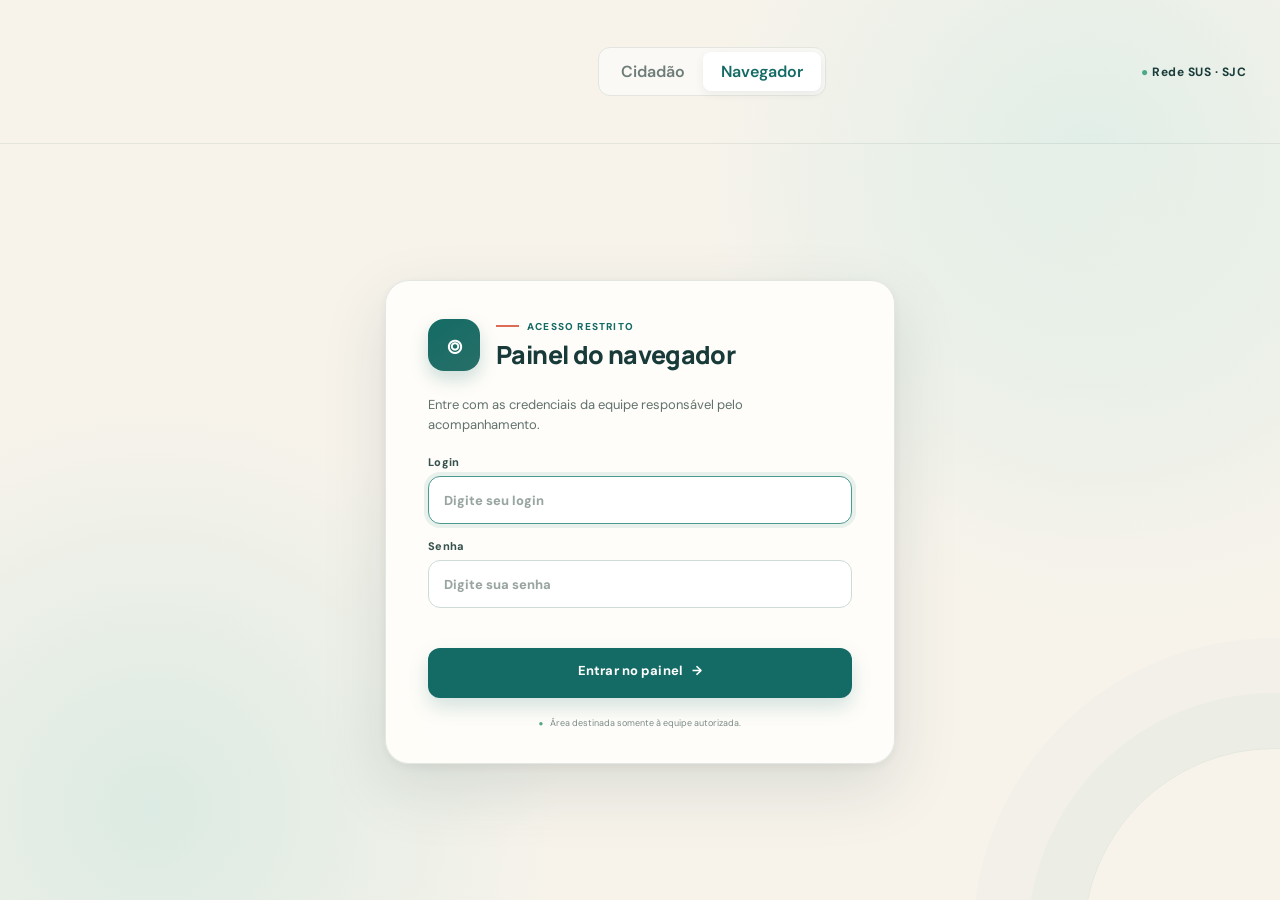
==== admin.html @ a78cc450 "feat: criar aplicativo Dr. Estomato" ====
<!doctype html>
<html lang="pt-BR">
<head>
  <meta charset="UTF-8" />
  <meta name="viewport" content="width=device-width, initial-scale=1.0" />
  <meta name="theme-color" content="#f7f3eb" />
  <title>Navegador · Dr. Estomato</title>
  <link rel="preconnect" href="https://fonts.googleapis.com">
  <link rel="preconnect" href="https://fonts.gstatic.com" crossorigin>
  <link href="https://fonts.googleapis.com/css2?family=DM+Sans:wght@400;500;600;700&family=Manrope:wght@600;700;800&display=swap" rel="stylesheet">
  <link rel="stylesheet" href="styles.css?v=20260824-9" />
</head>
<body class="admin-page">
  <header class="topbar">
    <a class="brand" href="index.html" aria-label="Voltar ao Dr. Estomato"><span class="brand-mark"><img src="assets/dr-estomato.jpeg" alt="Dr. Estomato" /></span></a>
    <nav class="view-switch" aria-label="Área do aplicativo"><a class="view-btn" href="index.html">Cidadão</a><span class="view-btn active">Navegador</span></nav>
    <div class="sus-badge"><span>●</span> Rede SUS · SJC</div>
  </header>

  <main>
    <section id="adminLogin" class="admin-login-page">
      <div class="login-card">
        <div class="login-heading">
          <span class="login-shield" aria-hidden="true">⌾</span>
          <div><span class="eyebrow"><span></span> Acesso restrito</span><h2>Painel do navegador</h2></div>
        </div>
        <p class="login-intro">Entre com as credenciais da equipe responsável pelo acompanhamento.</p>
        <form id="loginForm">
          <label><span>Login</span><input id="loginUser" autocomplete="username" placeholder="Digite seu login" required /></label>
          <label><span>Senha</span><input id="loginPassword" type="password" autocomplete="current-password" placeholder="Digite sua senha" required /></label>
          <p id="loginError" class="login-error" role="alert"></p>
          <button class="primary-btn" type="submit">Entrar no painel <span>→</span></button>
        </form>
        <small class="login-footnote"><span>●</span> Área destinada somente à equipe autorizada.</small>
      </div>
    </section>

    <section id="adminDashboard" class="navigator-view" hidden>
      <div class="dashboard-head"><div><span class="eyebrow"><span></span> Administração e acompanhamento</span><h1>Painel do navegador</h1><p>Acompanhe acolhimentos e ajude a reduzir barreiras de acesso.</p></div><div class="dashboard-actions"><button id="exportBtn" class="secondary-btn">↓ Exportar histórico</button><button id="logoutBtn" class="logout-btn">Sair ↗</button></div></div>
      <div class="stats-grid">
        <article><span class="stat-icon neutral">◎</span><div><small>ACOLHIMENTOS</small><strong id="totalCases">0</strong><p>registrados no servidor</p></div></article>
        <article><span class="stat-icon red">!</span><div><small>URGENTES</small><strong id="redCases">0</strong><p>precisam de confirmação</p></div></article>
        <article><span class="stat-icon yellow">◷</span><div><small>EM ACOMPANHAMENTO</small><strong id="followupCases">0</strong><p>com retorno pendente</p></div></article>
        <article><span class="stat-icon green">✓</span><div><small>ASSISTÊNCIA ACESSADA</small><strong id="resolvedCases">0</strong><p>confirmados pelo paciente</p></div></article>
      </div>
      <div class="dashboard-grid"><section class="case-list-panel"><div class="panel-title"><div><h2>Pessoas acompanhadas</h2><p>Histórico clínico resumido</p></div><input id="caseSearch" placeholder="⌕  Buscar pessoa…" /></div><div class="filter-row"><button class="filter active" data-filter="all">Todos</button><button class="filter" data-filter="red">Urgentes</button><button class="filter" data-filter="yellow">Prioritários</button><button class="filter" data-filter="green">Rotina</button></div><div id="caseList" class="case-list"></div></section><aside id="caseDetail" class="case-detail empty"><div><span class="empty-icon">☷</span><h3>Selecione um atendimento</h3><p>Os dados clínicos e a conversa aparecerão aqui.</p></div></aside></div>
    </section>
  </main>
  <div id="toast" class="toast" role="status"></div>
  <script src="admin.js?v=20260824-8"></script>
</body>
</html>
---- styles.css ----
:root{--ink:#183b3a;--muted:#6e7d79;--cream:#f7f3eb;--paper:#fffdf8;--teal:#146b65;--teal-dark:#0d514e;--mint:#dfeee8;--coral:#dc6c55;--line:#e4e5df;--red:#c44d44;--yellow:#c49128;--green:#398365;--shadow:0 24px 65px rgba(33,61,57,.11);font-family:'DM Sans',sans-serif;color:var(--ink);background:var(--cream)}
*{box-sizing:border-box}body{margin:0;min-height:100vh;background:radial-gradient(circle at 85% 18%,#e0eee7 0,transparent 29%),var(--cream)}button,input,select{font:inherit}button{cursor:pointer}.app-shell{min-height:100vh}.topbar{height:88px;display:flex;align-items:center;max-width:1280px;margin:auto;padding:0 34px;border-bottom:1px solid rgba(24,59,58,.08)}.brand{display:flex;align-items:center;gap:12px;color:var(--ink);text-decoration:none;font:800 20px 'Manrope'}.brand small{display:block;font:500 9px 'DM Sans';letter-spacing:.12em;text-transform:uppercase;color:var(--muted);margin-top:2px}.brand-mark{width:43px;height:43px;border-radius:14px;background:var(--teal);color:white;display:grid;place-items:center}.brand-mark svg{width:31px}.view-switch{display:flex;background:rgba(255,255,255,.52);border:1px solid var(--line);padding:4px;border-radius:12px;margin:auto}.view-btn{border:0;background:transparent;padding:9px 18px;border-radius:8px;color:var(--muted);font-weight:600}.view-btn.active{background:white;color:var(--teal);box-shadow:0 3px 10px #183b3a12}.sus-badge{font-size:12px;font-weight:700;letter-spacing:.04em}.sus-badge span{color:#4da989}.view{display:none}.view.active{display:block}.patient-layout{max-width:1180px;margin:0 auto;min-height:640px;display:grid;grid-template-columns:1fr 520px;gap:80px;align-items:center;padding:52px 34px 40px}.hero-panel{max-width:560px}.eyebrow{font-size:12px;font-weight:800;letter-spacing:.12em;text-transform:uppercase;color:var(--teal);display:flex;align-items:center;gap:8px}.eyebrow>span{width:23px;height:2px;background:var(--coral)}h1{font:800 54px/1.08 'Manrope';letter-spacing:-.045em;margin:20px 0;color:var(--ink)}h1 em{font-style:normal;color:var(--coral)}.hero-panel>p{font-size:18px;line-height:1.65;color:#5e706c;max-width:500px}.trust-row{display:flex;gap:30px;margin:30px 0}.trust-item{display:flex;gap:10px;align-items:center}.trust-item>span:last-child{display:flex;flex-direction:column}.trust-item strong{font-size:13px}.trust-item small{font-size:11px;color:var(--muted);margin-top:3px}.icon-circle{width:33px;height:33px;border-radius:50%;display:grid;place-items:center;background:var(--mint);color:var(--teal);font-weight:800}.important-note{display:flex;align-items:flex-start;gap:12px;background:#f0e8dc;border-left:3px solid #cd9e73;padding:13px 15px;border-radius:4px 10px 10px 4px;max-width:500px}.important-note>span{border:1.5px solid #9a7352;width:20px;height:20px;border-radius:50%;display:grid;place-items:center;font:700 12px serif;color:#8f674a}.important-note p{margin:0;font-size:12px;line-height:1.45;color:#755d4a}.important-note strong{display:block;color:#644e3f}.conversation-card{background:rgba(255,253,248,.94);border:1px solid rgba(24,59,58,.12);border-radius:24px;min-height:570px;box-shadow:var(--shadow);overflow:hidden;position:relative}.card-screen{display:none}.card-screen.active{display:block}.card-heading{padding:30px 34px 17px;display:flex;gap:15px;align-items:center}.assistant-avatar{position:relative;flex:none;width:49px;height:49px;background:var(--teal);color:#fff;border-radius:15px;display:grid;place-items:center;font:800 14px 'Manrope'}.assistant-avatar.small{width:40px;height:40px;border-radius:12px;font-size:12px}.online-dot{position:absolute;width:11px;height:11px;background:#68c598;border:2px solid white;border-radius:50%;right:-2px;bottom:2px}.card-heading h2{font:800 21px 'Manrope';margin:0}.card-heading p{font-size:12px;color:var(--muted);margin:5px 0 0}.conversation-card form#intakeForm{padding:5px 34px 28px}.conversation-card label{font-size:11px;font-weight:700;letter-spacing:.02em;display:block;margin:12px 0;color:#3b5551}.conversation-card input,.conversation-card select{display:block;width:100%;margin-top:7px;border:1px solid #dfe2dc;border-radius:10px;background:white;padding:12px 13px;outline:none;color:var(--ink)}.conversation-card input:focus,.conversation-card select:focus{border-color:#70aaa4;box-shadow:0 0 0 3px #dceee9}.form-row{display:grid;grid-template-columns:1fr 1.5fr;gap:12px}.geo-btn{border:0;background:transparent;color:var(--teal);font-size:10px;font-weight:700;padding:0;margin-top:-5px}.conversation-card label.consent{display:flex;gap:9px;align-items:flex-start;font-weight:400;font-size:10px;line-height:1.4;color:var(--muted);margin:14px 0}.consent input{width:15px!important;margin:0!important;accent-color:var(--teal)}.primary-btn{width:100%;border:0;border-radius:11px;padding:14px 18px;background:var(--teal);color:white;font-weight:700;box-shadow:0 9px 20px #146b6530;display:flex;justify-content:center;gap:10px}.primary-btn:hover{background:var(--teal-dark)}.chat-screen.active{display:flex;flex-direction:column;height:570px}.chat-header{height:73px;border-bottom:1px solid var(--line);display:flex;align-items:center;padding:0 18px;gap:11px}.chat-header>div:not(.assistant-avatar){display:flex;flex-direction:column}.chat-header strong{font-size:14px}.chat-header small{font-size:10px;color:var(--muted);margin-top:3px}.chat-header small span{display:inline-block;width:6px;height:6px;background:#5eb887;border-radius:50%}.icon-btn{border:0;background:transparent;color:var(--muted);font-weight:800;padding:9px}.chat-header .icon-btn:last-child{margin-left:auto}.chat-messages{flex:1;overflow-y:auto;padding:20px;background:linear-gradient(#fbfaf6ee,#fbfaf6ee),radial-gradient(#b9d7cd 1px,transparent 1px);background-size:auto,18px 18px}.message{max-width:83%;margin-bottom:13px;animation:rise .25s ease}.message p{margin:0;padding:11px 14px;border-radius:7px 16px 16px 16px;background:white;border:1px solid #e7e7e1;font-size:13px;line-height:1.5;box-shadow:0 3px 10px #183b3a0a}.message.user{margin-left:auto}.message.user p{background:var(--teal);color:white;border-color:var(--teal);border-radius:16px 7px 16px 16px}.message time{display:block;font-size:8px;color:#99a39f;margin:4px 7px}.message.user time{text-align:right}.typing{display:flex;gap:4px;background:white;width:50px;padding:12px;border-radius:7px 16px 16px;border:1px solid var(--line);margin-bottom:10px}.typing i{width:5px;height:5px;background:#8fa19d;border-radius:50%;animation:bounce 1s infinite}.typing i:nth-child(2){animation-delay:.15s}.typing i:nth-child(3){animation-delay:.3s}.quick-replies{display:flex;gap:7px;overflow-x:auto;padding:9px 17px 5px;background:#fbfaf6}.quick-replies button{white-space:nowrap;border:1px solid #b9d7d1;background:#f2f9f6;color:var(--teal);border-radius:18px;padding:7px 11px;font-size:10px;font-weight:600}.chat-input{padding:9px 15px 15px!important;display:flex;gap:8px;background:#fbfaf6}.chat-input input{margin:0!important;border-radius:20px!important;padding:10px 13px!important;font-size:12px!important}.voice-btn,.send-btn{flex:none;border:0;width:36px;height:36px;border-radius:50%;background:#e2efeb;color:var(--teal)}.send-btn{background:var(--teal);color:white}.voice-btn.listening{background:#f4d7d2;color:var(--red);animation:pulse 1s infinite}.result-screen{padding:28px;height:570px;overflow-y:auto}.result-top{text-align:center}.risk-symbol{width:58px;height:58px;border-radius:50%;display:grid;place-items:center;margin:0 auto 12px;color:white;font-size:24px}.risk-symbol.red{background:var(--red)}.risk-symbol.yellow{background:var(--yellow)}.risk-symbol.green{background:var(--green)}.result-top .eyebrow{justify-content:center}.result-top h2{font:800 25px 'Manrope';margin:8px 0}.result-top p{font-size:13px;line-height:1.5;color:var(--muted);margin:0 auto 18px;max-width:400px}.action-card{padding:15px;border-radius:13px;background:#f4f6f2;border:1px solid var(--line);margin:12px 0}.action-card strong{display:block;font-size:12px}.action-card p{font-size:11px;color:var(--muted);line-height:1.5;margin:5px 0}.unit-card{display:grid;grid-template-columns:34px 1fr auto;gap:10px;align-items:center;padding:12px;border:1px solid var(--line);border-radius:12px;margin:8px 0}.unit-pin{width:32px;height:32px;border-radius:10px;background:var(--mint);display:grid;place-items:center}.unit-card strong{font-size:11px}.unit-card small{display:block;color:var(--muted);font-size:9px;margin-top:3px}.unit-card a{font-size:10px;font-weight:700;color:var(--teal);text-decoration:none}.result-actions{display:flex;gap:8px;margin-top:15px}.result-actions button{flex:1}.secondary-btn{border:1px solid #bdd0ca;background:white;color:var(--teal);border-radius:10px;padding:11px 14px;font-weight:700}.steps-strip{max-width:1180px;margin:0 auto 55px;padding:27px 34px;display:grid;grid-template-columns:repeat(3,1fr);border-top:1px solid rgba(24,59,58,.1)}.steps-strip article{display:flex;gap:14px;border-right:1px solid var(--line);padding-left:35px}.steps-strip article:first-child{padding-left:0}.steps-strip article:last-child{border:0}.steps-strip article>span{font:800 25px 'Manrope';color:#b9ccc5}.steps-strip strong{font-size:13px}.steps-strip p{font-size:10px;color:var(--muted);margin:4px 0}.navigator-view{max-width:1280px;margin:auto;padding:45px 34px}.dashboard-head{display:flex;justify-content:space-between;align-items:flex-end}.dashboard-head h1{font-size:35px;margin:12px 0 5px}.dashboard-head p{margin:0;color:var(--muted)}.stats-grid{display:grid;grid-template-columns:repeat(4,1fr);gap:14px;margin:30px 0}.stats-grid article{padding:19px;background:#fffdf9;border:1px solid var(--line);border-radius:15px;display:flex;gap:13px;align-items:center}.stat-icon{width:39px;height:39px;border-radius:11px;display:grid;place-items:center;font-weight:800}.stat-icon.neutral{background:#e3eeeb}.stat-icon.red{background:#f5dedb;color:var(--red)}.stat-icon.yellow{background:#f6ead0;color:var(--yellow)}.stat-icon.green{background:#dceee5;color:var(--green)}.stats-grid small{font-size:8px;letter-spacing:.1em;color:var(--muted);font-weight:700}.stats-grid strong{display:block;font:800 25px 'Manrope';margin:1px 0}.stats-grid p{font-size:8px;color:var(--muted);margin:0}.dashboard-grid{display:grid;grid-template-columns:1.1fr .9fr;gap:17px;min-height:480px}.case-list-panel,.case-detail{background:#fffdf9;border:1px solid var(--line);border-radius:16px;overflow:hidden}.panel-title{padding:20px;display:flex;justify-content:space-between;align-items:center}.panel-title h2{font:800 16px 'Manrope';margin:0}.panel-title p{font-size:10px;color:var(--muted);margin:4px 0}.panel-title input{width:170px;border:1px solid var(--line);border-radius:9px;padding:9px;font-size:10px}.filter-row{display:flex;gap:7px;padding:0 20px 13px;border-bottom:1px solid var(--line)}.filter{border:0;background:#eef1ed;border-radius:15px;padding:6px 11px;font-size:9px;color:var(--muted)}.filter.active{background:var(--teal);color:white}.case-item{display:grid;grid-template-columns:40px 1fr auto;gap:10px;align-items:center;padding:14px 20px;border-bottom:1px solid #efefea;cursor:pointer}.case-item:hover,.case-item.active{background:#f2f7f4}.person-avatar{width:38px;height:38px;border-radius:12px;background:#dcebe6;display:grid;place-items:center;font-weight:800}.case-item strong{font-size:12px}.case-item p{margin:3px 0;font-size:9px;color:var(--muted)}.risk-pill{border-radius:14px;padding:5px 9px;font-size:8px;font-weight:800;text-transform:uppercase}.risk-pill.red{background:#f4dedb;color:var(--red)}.risk-pill.yellow{background:#f6ead1;color:#96701f}.risk-pill.green{background:#dceddf;color:var(--green)}.case-detail.empty{display:grid;place-items:center;text-align:center;color:var(--muted);padding:50px}.empty-icon{font-size:40px;color:#b5c5c0}.case-detail.empty h3{color:var(--ink);font-size:15px}.case-detail.empty p{font-size:11px;max-width:250px}.detail-head{padding:20px;border-bottom:1px solid var(--line);display:flex;align-items:center;gap:12px}.detail-head .risk-pill{margin-left:auto}.detail-head h3{margin:0;font-size:15px}.detail-head p{margin:3px 0;font-size:9px;color:var(--muted)}.clinical-summary{padding:17px 20px;border-bottom:1px solid var(--line)}.clinical-summary h4,.followup h4{font-size:10px;text-transform:uppercase;letter-spacing:.1em;margin:0 0 10px}.summary-grid{display:grid;grid-template-columns:1fr 1fr;gap:10px}.summary-grid div{background:#f4f5f1;border-radius:9px;padding:9px}.summary-grid small{font-size:8px;color:var(--muted);display:block}.summary-grid strong{font-size:10px}.status-select{width:100%;border:1px solid var(--line);border-radius:9px;padding:9px;margin-top:10px;font-size:10px}.followup{padding:17px 20px}.followup-messages{max-height:120px;overflow:auto}.follow-msg{font-size:10px;line-height:1.4;background:#f0f3ef;border-radius:8px;padding:8px;margin:6px 0}.follow-msg.navigator{background:#dfeee9;margin-left:25px}.followup-form{display:flex;gap:6px;margin-top:10px}.followup-form input{flex:1;border:1px solid var(--line);border-radius:9px;padding:9px;font-size:10px}.followup-form button{border:0;background:var(--teal);color:white;border-radius:9px;padding:0 12px}footer{max-width:1212px;margin:0 auto;border-top:1px solid var(--line);padding:22px 34px 30px;display:flex;justify-content:space-between;color:var(--muted);font-size:10px}footer a{color:var(--teal)}.toast{position:fixed;right:25px;bottom:25px;background:var(--ink);color:white;padding:12px 18px;border-radius:10px;font-size:11px;transform:translateY(90px);opacity:0;transition:.3s}.toast.show{transform:none;opacity:1}@keyframes rise{from{opacity:0;transform:translateY(5px)}}@keyframes bounce{50%{transform:translateY(-3px)}}@keyframes pulse{50%{transform:scale(1.08)}}
.topbar{height:214px}.brand-mark{width:276px;height:184px;border-radius:22px}.brand-mark img{object-fit:contain;object-position:center;transform:none}.address-row{grid-template-columns:.7fr 1.3fr}.recording-panel{margin:8px 15px 2px;padding:10px 12px;background:#edf6f3;border:1px solid #c9dfd8;border-radius:12px}.recording-status{display:flex;align-items:center;gap:7px;font-size:10px}.recording-status time{margin-left:auto;color:var(--muted)}.record-dot{width:8px;height:8px;border-radius:50%;background:var(--red)}.recording-panel.recording .record-dot{animation:pulse 1s infinite}.recording-panel audio{width:100%;height:32px;margin:8px 0}.recording-actions{display:flex;justify-content:flex-end;gap:7px}.recording-actions button{border:1px solid #bdd0ca;background:white;color:var(--teal);border-radius:8px;padding:6px 10px;font-size:9px;font-weight:700}.recording-actions button:last-child{background:var(--teal);color:white;border-color:var(--teal)}.recording-actions button:disabled{opacity:.55}.voice-btn{font-size:0}.voice-btn:after{content:'🎙';font-size:15px}.voice-btn.listening:after{content:'■';font-size:12px}
.patient-followup{border:1px solid #cfe0da;background:#f6faf8;border-radius:13px;padding:13px;margin-top:12px}.patient-followup-title{display:flex;gap:9px;align-items:center;margin-bottom:9px}.patient-followup-title>span{width:31px;height:31px;border-radius:9px;background:var(--mint);display:grid;place-items:center;color:var(--teal)}.patient-followup-title div{display:flex;flex-direction:column}.patient-followup-title strong{font-size:11px}.patient-followup-title small{font-size:8px;color:var(--muted);margin-top:2px}.patient-chat-messages{max-height:125px;overflow:auto;padding:2px}.chat-empty{font-size:9px!important;text-align:center;color:var(--muted);padding:9px!important;margin:0!important}.patient-chat-bubble{background:white;border:1px solid var(--line);border-radius:10px 10px 10px 3px;padding:7px 9px;margin:6px 35px 6px 0;font-size:9px}.patient-chat-bubble.mine{margin:6px 0 6px 35px;background:#dfeee9;border-color:#c8dfd7;border-radius:10px 10px 3px 10px}.patient-chat-bubble span,.follow-msg span{display:block;font-size:7px;font-weight:800;text-transform:uppercase;letter-spacing:.07em;color:var(--teal)}.patient-chat-bubble p,.follow-msg p{margin:2px 0!important;font-size:10px!important;line-height:1.4}.patient-chat-bubble time,.follow-msg time{display:block;text-align:right;color:#98a49f;font-size:7px}.patient-chat-form{display:flex;gap:6px;margin-top:8px}.patient-chat-form input{flex:1;margin:0!important;padding:9px 10px!important;font-size:10px!important}.patient-chat-form button{border:0;background:var(--teal);color:white;border-radius:9px;padding:0 12px}.follow-msg.system{background:#f1f1ed;text-align:center;color:var(--muted)}.follow-msg.patient{margin-right:25px}.follow-msg.navigator{margin-left:25px}.followup-messages{max-height:185px}@media(max-width:900px){.patient-layout{grid-template-columns:1fr;gap:35px}.hero-panel{max-width:none}.conversation-card{max-width:600px;width:100%;margin:auto}.stats-grid{grid-template-columns:1fr 1fr}.dashboard-grid{grid-template-columns:1fr}.topbar{padding:0 18px}.sus-badge{display:none}.patient-layout{padding-left:20px;padding-right:20px}.steps-strip{grid-template-columns:1fr;gap:18px}.steps-strip article{padding-left:0;border:0}.dashboard-head{align-items:flex-start;gap:20px}.dashboard-head h1{font-size:30px}}
@media(max-width:560px){.topbar{height:120px}.brand small,.brand>span:last-child{display:none}.brand-mark{width:142px;height:96px;border-radius:14px}.view-btn{padding:8px 9px;font-size:10px}.patient-layout{padding-top:35px}h1{font-size:39px}.hero-panel>p{font-size:15px}.trust-row{flex-direction:column;gap:12px}.conversation-card{min-height:560px;border-radius:18px}.card-heading,.conversation-card form#intakeForm{padding-left:21px;padding-right:21px}.form-row{grid-template-columns:1fr 1fr}.steps-strip{padding:25px 20px}.institutional{padding:22px 20px}.institutional-logos{grid-template-columns:1fr;gap:9px}.institutional-logos figure{height:75px}.footer-bottom{padding:17px 20px 22px;display:block}.footer-bottom a{display:block;margin-top:8px}.navigator-view{padding:30px 18px}.dashboard-head{display:block}.dashboard-head button{margin-top:17px}.stats-grid{grid-template-columns:1fr 1fr}.stats-grid article{padding:13px;gap:8px}.stat-icon{width:32px;height:32px}.dashboard-grid{display:block}.case-detail{margin-top:15px}.panel-title{display:block}.panel-title input{width:100%;margin-top:10px}.login-card{padding:27px 22px}}

/* Normalização visual da página inicial */
.topbar{height:132px}.brand{min-width:224px}.brand>span:last-child{display:none}.brand-mark{width:210px;height:108px;border:0;border-radius:14px;box-shadow:0 4px 15px rgba(24,59,58,.08)}.brand-mark img{width:100%;height:100%;object-fit:cover;object-position:center 38%;transform:none}.patient-layout{min-height:620px;align-items:start;gap:64px;padding-top:48px}.hero-panel{padding-top:38px}.conversation-card{width:100%;min-height:0}.card-heading{padding:24px 30px 13px}.conversation-card form#intakeForm{padding:2px 30px 25px}.conversation-card form#intakeForm label{margin:9px 0}.conversation-card form#intakeForm input,.conversation-card form#intakeForm select{margin-top:5px;padding:10px 12px}.conversation-card form#intakeForm .consent{margin:12px 0}.conversation-card form#intakeForm .primary-btn{padding:13px 18px}.address-row{grid-template-columns:.72fr 1.28fr}.steps-strip{margin-top:10px}
@media(max-width:900px){.topbar{height:116px}.brand{min-width:180px}.brand-mark{width:178px;height:92px}.patient-layout{gap:28px;padding-top:34px}.hero-panel{padding-top:0}.conversation-card{max-width:600px}.steps-strip{margin-top:0}}
@media(max-width:560px){.topbar{height:88px;padding:0 12px}.brand{min-width:0}.brand-mark{width:112px;height:64px;border-radius:10px}.view-switch{margin-left:auto}.view-btn{padding:7px 8px}.patient-layout{padding-top:28px;gap:26px}.hero-panel h1{font-size:37px}.conversation-card form#intakeForm{padding-left:18px;padding-right:18px}.card-heading{padding-left:18px;padding-right:18px}.form-row,.address-row{grid-template-columns:1fr 1fr;gap:9px}.conversation-card form#intakeForm input,.conversation-card form#intakeForm select{font-size:12px;padding:10px}.conversation-card form#intakeForm .consent{font-size:9px}.chat-screen.active{height:570px}}

/* Hierarquia final das marcas */
.topbar{height:144px}.brand{min-width:249px}.brand-mark{width:235px;height:120px}.institutional{padding-top:22px;padding-bottom:19px}.institutional-heading{margin-bottom:13px}.institutional-logos{max-width:820px;margin:0 auto;gap:14px}.institutional-logos figure{height:70px;padding:9px 15px}.institutional-logos img{max-height:42px}.institutional-logos figure:nth-child(3) img{max-height:48px}
@media(max-width:900px){.topbar{height:124px}.brand{min-width:205px}.brand-mark{width:196px;height:100px}.institutional-logos{max-width:720px}}
@media(max-width:560px){.topbar{height:94px}.brand{min-width:0}.brand-mark{width:125px;height:70px}.institutional-logos{gap:7px}.institutional-logos figure{height:60px;padding:7px 12px}.institutional-logos img{max-height:35px}.institutional-logos figure:nth-child(3) img{max-height:40px}}
.login-card .login-logo{display:block}.institutional-logos{grid-template-columns:repeat(3,minmax(0,1fr))}
@media(max-width:560px){.institutional-logos{grid-template-columns:repeat(3,minmax(0,1fr));gap:6px}.institutional-logos figure{height:58px;padding:5px}.institutional-logos img{max-width:100%;max-height:32px}.institutional-logos figure:nth-child(3) img{max-height:36px}.institutional-heading{margin-bottom:11px}}

/* Estrutura definitiva: acesso restaurado e marcas inferiores sempre horizontais */
.login-card .login-logo{display:block!important}.institutional-logos{display:flex!important;flex-direction:row!important;align-items:center!important;justify-content:center!important;flex-wrap:nowrap!important}.institutional-logos figure{flex:1 1 0;min-width:0}.institutional-logos figure img{width:auto;max-width:100%;object-fit:contain}
@media(max-width:560px){.institutional{padding-left:12px;padding-right:12px}.institutional-logos{display:flex!important;flex-direction:row!important;flex-wrap:nowrap!important;gap:6px!important}.institutional-logos figure{flex:1 1 33.333%;width:33.333%;min-width:0;height:58px!important;margin:0!important}.institutional-logos figure img{width:auto!important;max-width:100%!important;max-height:34px!important}}
.login-card .login-logo{display:none!important}.login-card{padding-top:36px}
[hidden]{display:none!important}#navigatorView:not(.active){display:none!important}
#navigatorView.active{position:fixed;z-index:20;top:144px;right:0;bottom:0;left:0;max-width:none;margin:0;overflow-y:auto;background:var(--cream);padding-left:max(34px,calc((100vw - 1280px)/2 + 34px));padding-right:max(34px,calc((100vw - 1280px)/2 + 34px));box-shadow:inset 0 1px rgba(24,59,58,.08)}
@media(max-width:900px){#navigatorView.active{top:124px;padding-left:24px;padding-right:24px}}
@media(max-width:560px){#navigatorView.active{top:94px;padding:25px 18px 40px}}
.view-switch a.view-btn{text-decoration:none;display:inline-block}.admin-login-page{min-height:calc(100vh - 144px);display:grid;place-items:center;padding:38px 20px}.admin-login-page .login-card{position:relative}.admin-page .navigator-view{max-width:1280px;margin:0 auto;padding:45px 34px}.admin-page .topbar{position:relative;z-index:2}.admin-page #adminDashboard[hidden],.admin-page #adminLogin[hidden]{display:none!important}
@media(max-width:900px){.admin-login-page{min-height:calc(100vh - 124px)}.admin-page .navigator-view{padding:34px 24px}}
@media(max-width:560px){.admin-login-page{min-height:calc(100vh - 94px);padding:24px 16px}.admin-page .navigator-view{padding:28px 18px}.admin-page .dashboard-head{display:block}}
.person-actions{display:flex;justify-content:flex-end;gap:7px;padding:10px 20px;border-bottom:1px solid var(--line)}.person-actions button{font-size:9px;padding:7px 10px}.delete-btn{border:1px solid #e0b9b4;background:#fff8f7;color:var(--red);border-radius:9px;font-weight:700}.edit-person-form{padding:16px 20px;border-bottom:1px solid var(--line);background:#f7faf8}.edit-person-form h4{margin:0 0 10px;font-size:10px;text-transform:uppercase;letter-spacing:.09em}.edit-grid{display:grid;grid-template-columns:repeat(2,1fr);gap:9px}.edit-grid label{font-size:8px;font-weight:700;color:var(--muted)}.edit-grid label.wide{grid-column:1/-1}.edit-grid input,.edit-grid select{display:block;width:100%;margin-top:4px;padding:8px;border:1px solid var(--line);border-radius:8px;background:white;font-size:10px;color:var(--ink)}.edit-actions{display:flex;justify-content:flex-end;gap:7px;margin-top:11px}.edit-actions button{width:auto;border:1px solid var(--line);border-radius:8px;padding:8px 11px;font-size:9px}.edit-actions .primary-btn{border:0}
@media(max-width:560px){.edit-grid{grid-template-columns:1fr}.edit-grid label.wide{grid-column:auto}}
.notification-btn{width:100%;border:1px solid #a9ccc1;background:#e6f3ee;color:var(--teal);border-radius:10px;padding:10px 12px;font-size:10px;font-weight:800;margin:1px 0 3px}.notification-btn:disabled{background:#e9f2ee;color:var(--green);cursor:default}.notification-help{font-size:8px!important;color:var(--muted);margin:3px 1px 10px!important;line-height:1.4!important}

/* Login do navegador */
.admin-login-page{position:relative;isolation:isolate;overflow:hidden;background:radial-gradient(circle at 12% 88%,rgba(208,231,223,.7),transparent 31%),radial-gradient(circle at 88% 10%,rgba(232,240,232,.9),transparent 32%)}
.admin-login-page:before{content:'';position:absolute;z-index:-1;width:380px;height:380px;border:1px solid rgba(23,119,109,.09);border-radius:50%;right:-185px;bottom:-230px;box-shadow:0 0 0 55px rgba(23,119,109,.025),0 0 0 110px rgba(23,119,109,.018)}
.admin-login-page .login-card{width:min(100%,510px);padding:38px 42px 34px!important;background:rgba(255,253,249,.96);border:1px solid rgba(24,59,58,.12);border-radius:24px;box-shadow:0 24px 65px rgba(24,59,58,.13),0 3px 12px rgba(24,59,58,.06);backdrop-filter:blur(10px)}
.login-heading{display:flex;align-items:center;gap:16px}.login-shield{width:52px;height:52px;flex:none;display:grid;place-items:center;border-radius:16px;background:linear-gradient(145deg,var(--teal),#276f68);color:white;font:700 25px 'Manrope';box-shadow:0 8px 18px rgba(20,107,101,.22)}
.login-heading .eyebrow{font-size:10px}.login-heading h2{font:800 25px/1.15 'Manrope';letter-spacing:-.025em;color:var(--ink);margin:8px 0 0}.login-intro{margin:24px 0 20px;color:#61726e;font-size:13px;line-height:1.55}
#loginForm{display:grid;grid-template-columns:1fr;gap:15px;width:100%;margin:0}
#loginForm label{display:grid;grid-template-columns:1fr;gap:7px;width:100%;margin:0;color:#36524e;font-size:11px;font-weight:800;letter-spacing:.025em}
#loginForm label span{display:block}
#loginForm input{display:block;width:100%;height:48px;margin:0;padding:0 15px;border:1px solid #cfdbd6;border-radius:12px;background:#fff;color:var(--ink);font-size:13px;outline:0;transition:border-color .18s,box-shadow .18s,background .18s}
#loginForm input::placeholder{color:#98a5a1}
#loginForm input:hover{border-color:#a9c2bb}
#loginForm input:focus{border-color:#4c9b91;background:#fff;box-shadow:0 0 0 4px rgba(76,155,145,.13)}
#loginForm .primary-btn{height:50px;margin-top:3px;border-radius:12px;font-size:13px;letter-spacing:.01em;transition:transform .18s,box-shadow .18s,background .18s}
#loginForm .primary-btn:hover{transform:translateY(-1px);box-shadow:0 12px 25px rgba(20,107,101,.25)}
#loginForm .primary-btn:active{transform:none}
.login-error{min-height:16px;margin:-4px 0 -5px;color:var(--red);font-size:10px;font-weight:700}
.login-footnote{display:flex;align-items:center;justify-content:center;gap:7px;margin-top:19px;color:#7b8b87;font-size:9px}.login-footnote span{color:#55a987;font-size:8px}
@media(max-width:560px){.admin-login-page{place-items:start center;padding-top:32px}.admin-login-page .login-card{padding:28px 22px 25px!important;border-radius:19px}.login-shield{width:45px;height:45px;border-radius:14px;font-size:21px}.login-heading h2{font-size:21px}.login-intro{margin:20px 0 18px;font-size:12px}#loginForm{gap:13px}#loginForm input{height:46px}}
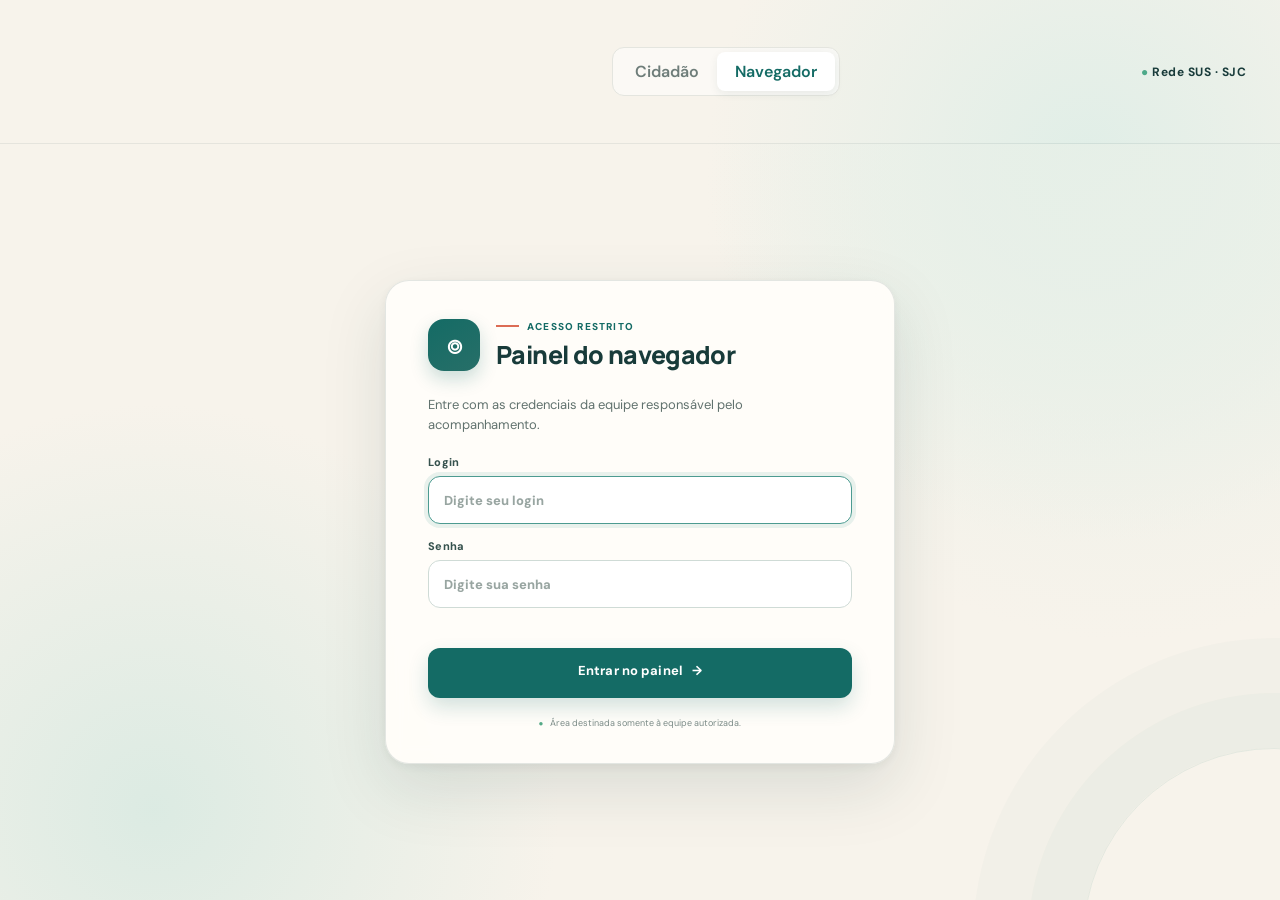
==== commit 8f1c04b0: "Melhora experiência visual e suporte offline" ====
--- a/admin.html
+++ b/admin.html
@@ -8,7 +8,7 @@
   <link rel="preconnect" href="https://fonts.googleapis.com">
   <link rel="preconnect" href="https://fonts.gstatic.com" crossorigin>
   <link href="https://fonts.googleapis.com/css2?family=DM+Sans:wght@400;500;600;700&family=Manrope:wght@600;700;800&display=swap" rel="stylesheet">
-  <link rel="stylesheet" href="styles.css?v=20260824-9" />
+  <link rel="stylesheet" href="styles.css?v=20260827-3" />
 </head>
 <body class="admin-page">
   <header class="topbar">
@@ -47,6 +47,6 @@
     </section>
   </main>
   <div id="toast" class="toast" role="status"></div>
-  <script src="admin.js?v=20260824-8"></script>
+  <script src="admin.js?v=20260825-9"></script>
 </body>
 </html>
--- a/styles.css
+++ b/styles.css
@@ -10,15 +10,15 @@
 @media(max-width:560px){.topbar{height:88px;padding:0 12px}.brand{min-width:0}.brand-mark{width:112px;height:64px;border-radius:10px}.view-switch{margin-left:auto}.view-btn{padding:7px 8px}.patient-layout{padding-top:28px;gap:26px}.hero-panel h1{font-size:37px}.conversation-card form#intakeForm{padding-left:18px;padding-right:18px}.card-heading{padding-left:18px;padding-right:18px}.form-row,.address-row{grid-template-columns:1fr 1fr;gap:9px}.conversation-card form#intakeForm input,.conversation-card form#intakeForm select{font-size:12px;padding:10px}.conversation-card form#intakeForm .consent{font-size:9px}.chat-screen.active{height:570px}}
 
 /* Hierarquia final das marcas */
-.topbar{height:144px}.brand{min-width:249px}.brand-mark{width:235px;height:120px}.institutional{padding-top:22px;padding-bottom:19px}.institutional-heading{margin-bottom:13px}.institutional-logos{max-width:820px;margin:0 auto;gap:14px}.institutional-logos figure{height:70px;padding:9px 15px}.institutional-logos img{max-height:42px}.institutional-logos figure:nth-child(3) img{max-height:48px}
-@media(max-width:900px){.topbar{height:124px}.brand{min-width:205px}.brand-mark{width:196px;height:100px}.institutional-logos{max-width:720px}}
-@media(max-width:560px){.topbar{height:94px}.brand{min-width:0}.brand-mark{width:125px;height:70px}.institutional-logos{gap:7px}.institutional-logos figure{height:60px;padding:7px 12px}.institutional-logos img{max-height:35px}.institutional-logos figure:nth-child(3) img{max-height:40px}}
+.topbar{height:144px}.brand{min-width:249px}.brand-mark{width:235px;height:120px}.institutional{padding-top:22px;padding-bottom:19px}.institutional-heading{margin-bottom:13px}.institutional-logos{max-width:900px;margin:0 auto;gap:16px}.institutional-logos figure{height:82px;padding:10px 17px}.institutional-logos img{max-height:52px}.institutional-logos figure:nth-child(3) img{max-height:58px}
+@media(max-width:900px){.topbar{height:124px}.brand{min-width:205px}.brand-mark{width:196px;height:100px}.institutional-logos{max-width:760px;gap:12px}.institutional-logos figure{height:74px;padding:8px 13px}.institutional-logos img{max-height:46px}.institutional-logos figure:nth-child(3) img{max-height:52px}}
+@media(max-width:560px){.topbar{height:94px}.brand{min-width:0}.brand-mark{width:125px;height:70px}.institutional-logos{gap:7px}.institutional-logos figure{height:64px;padding:6px 8px}.institutional-logos img{max-height:40px}.institutional-logos figure:nth-child(3) img{max-height:44px}}
 .login-card .login-logo{display:block}.institutional-logos{grid-template-columns:repeat(3,minmax(0,1fr))}
 @media(max-width:560px){.institutional-logos{grid-template-columns:repeat(3,minmax(0,1fr));gap:6px}.institutional-logos figure{height:58px;padding:5px}.institutional-logos img{max-width:100%;max-height:32px}.institutional-logos figure:nth-child(3) img{max-height:36px}.institutional-heading{margin-bottom:11px}}
 
 /* Estrutura definitiva: acesso restaurado e marcas inferiores sempre horizontais */
 .login-card .login-logo{display:block!important}.institutional-logos{display:flex!important;flex-direction:row!important;align-items:center!important;justify-content:center!important;flex-wrap:nowrap!important}.institutional-logos figure{flex:1 1 0;min-width:0}.institutional-logos figure img{width:auto;max-width:100%;object-fit:contain}
-@media(max-width:560px){.institutional{padding-left:12px;padding-right:12px}.institutional-logos{display:flex!important;flex-direction:row!important;flex-wrap:nowrap!important;gap:6px!important}.institutional-logos figure{flex:1 1 33.333%;width:33.333%;min-width:0;height:58px!important;margin:0!important}.institutional-logos figure img{width:auto!important;max-width:100%!important;max-height:34px!important}}
+@media(max-width:560px){.institutional{padding-left:12px;padding-right:12px}.institutional-logos{display:flex!important;flex-direction:row!important;flex-wrap:nowrap!important;gap:6px!important}.institutional-logos figure{flex:1 1 33.333%;width:33.333%;min-width:0;height:64px!important;margin:0!important}.institutional-logos figure img{width:auto!important;max-width:100%!important;max-height:40px!important}.institutional-logos figure:nth-child(3) img{max-height:44px!important}}
 .login-card .login-logo{display:none!important}.login-card{padding-top:36px}
 [hidden]{display:none!important}#navigatorView:not(.active){display:none!important}
 #navigatorView.active{position:fixed;z-index:20;top:144px;right:0;bottom:0;left:0;max-width:none;margin:0;overflow-y:auto;background:var(--cream);padding-left:max(34px,calc((100vw - 1280px)/2 + 34px));padding-right:max(34px,calc((100vw - 1280px)/2 + 34px));box-shadow:inset 0 1px rgba(24,59,58,.08)}
@@ -50,3 +50,46 @@
 .login-error{min-height:16px;margin:-4px 0 -5px;color:var(--red);font-size:10px;font-weight:700}
 .login-footnote{display:flex;align-items:center;justify-content:center;gap:7px;margin-top:19px;color:#7b8b87;font-size:9px}.login-footnote span{color:#55a987;font-size:8px}
 @media(max-width:560px){.admin-login-page{place-items:start center;padding-top:32px}.admin-login-page .login-card{padding:28px 22px 25px!important;border-radius:19px}.login-shield{width:45px;height:45px;border-radius:14px;font-size:21px}.login-heading h2{font-size:21px}.login-intro{margin:20px 0 18px;font-size:12px}#loginForm{gap:13px}#loginForm input{height:46px}}
+
+/* Referência clínica para diagnóstico precoce do câncer de boca */
+.guideline-link{display:block;max-width:500px;margin-top:12px;color:var(--teal);font-size:10px;font-weight:700;line-height:1.45}.guideline-link a,.clinical-source a{color:var(--teal);text-decoration:none}.guideline-link a:hover,.clinical-source a:hover{text-decoration:underline}.clinical-source{padding:12px 14px;border:1px solid #c9ddd6;border-radius:12px;background:#f2f8f5;margin:10px 0}.clinical-source strong{font-size:10px;text-transform:uppercase;letter-spacing:.08em;color:var(--teal)}.clinical-source p{margin:5px 0 7px;color:var(--muted);font-size:10px;line-height:1.45}.clinical-source a{display:block;font-size:9px;font-weight:700}.clinical-source>span{display:block;margin-top:5px;color:var(--muted);font-size:8px;line-height:1.4}.footer-links{display:flex;gap:18px;align-items:center}
+
+.possibility-card{padding:14px;border:1px solid #decba9;border-radius:13px;background:#fff9ed;margin:10px 0}.possibility-card>strong{font-size:12px;color:#674f2c}.possibility-card>p{font-size:10px;line-height:1.5;color:var(--muted);margin:5px 0 8px}.possibility-card ul{margin:0;padding-left:18px}.possibility-card li{font-size:10px;line-height:1.5;margin:3px 0;color:#4f5f5b}.risk-context{margin-top:10px;padding-top:9px;border-top:1px solid #eadbbf;display:grid;gap:3px}.risk-context strong{font-size:9px;text-transform:uppercase;letter-spacing:.07em;color:#8b652c}.risk-context span{font-size:9px;line-height:1.45;color:#6e6659}.clinical-assessment{margin-top:12px;padding:11px;background:#fff8e9;border:1px solid #e3d1ad;border-radius:9px}.clinical-assessment h4{color:#71552a;margin-bottom:7px}.clinical-assessment ul{padding-left:17px;margin:0}.clinical-assessment li,.clinical-assessment p{font-size:9px;line-height:1.45;color:#53635f;margin:3px 0}
+@media(max-width:560px){.footer-links{display:flex!important;flex-direction:column;align-items:flex-start;gap:5px;margin-top:8px}.footer-links a{margin-top:0!important}}
+
+/* Rodapé institucional e leitura da orientação */
+footer{display:block;max-width:1212px;padding:0 34px 30px}.institutional{width:100%;padding:28px 0 26px}.institutional-heading{display:flex;align-items:center;justify-content:center;gap:14px;margin-bottom:18px;text-align:center;font-weight:800;letter-spacing:.08em;text-transform:uppercase}.institutional-heading:before,.institutional-heading:after{content:'';height:1px;flex:1;background:var(--line)}.institutional-logos{width:100%}.footer-bottom{display:grid;grid-template-columns:minmax(260px,1fr) auto;align-items:center;gap:24px;width:100%;padding:18px 0 0;border-top:1px solid var(--line);line-height:1.45}.footer-bottom>span:first-child{color:#64736f}.footer-links{justify-content:flex-end;flex-wrap:wrap}.guidance-audio-btn{width:100%;display:flex;align-items:center;justify-content:center;gap:10px;margin:10px 0;padding:12px 15px;border:1px solid #9fc9bd;border-radius:12px;background:#e8f4f0;color:var(--teal);font-weight:800;transition:background .18s,transform .18s}.guidance-audio-btn:hover{background:#dceee8;transform:translateY(-1px)}.guidance-audio-btn:disabled{cursor:wait;opacity:.72;transform:none}.guidance-audio-btn>span:first-child{width:28px;height:28px;display:grid;place-items:center;border-radius:50%;background:var(--teal);color:#fff;font-size:10px}.guidance-audio-btn>span:last-child{display:flex;flex-direction:column;align-items:flex-start}.guidance-audio-btn strong{font-size:11px}.guidance-audio-btn small{margin-top:2px;color:var(--muted);font-size:8px;font-weight:600}
+@media(max-width:700px){footer{padding:0 18px 25px}.institutional{padding:23px 0 20px}.institutional-heading{gap:9px;font-size:9px}.footer-bottom{display:flex;flex-direction:column;align-items:flex-start;gap:10px;padding-top:16px}.footer-links{width:100%;justify-content:flex-start!important}}
+
+/* Encaminhamento por proximidade e referência em Estomatologia */
+.referral-options{margin:12px 0}.referral-title{display:block;margin:0 2px 7px;color:var(--ink);font-size:10px;text-transform:uppercase;letter-spacing:.08em}.specialty-card{border-color:#a9cec3;background:#f2f8f5}.specialty-card .unit-pin{font-size:9px;font-weight:900;color:var(--teal)}.unit-actions{display:flex;flex-direction:column;align-items:flex-end;gap:5px}.unit-actions a{white-space:nowrap}
+@media(max-width:560px){.specialty-card{grid-template-columns:34px 1fr}.specialty-card .unit-actions{grid-column:2;align-items:flex-start;flex-direction:row;flex-wrap:wrap}.unit-actions a{margin:0!important}}
+
+/* Rodapé institucional ampliado e centralizado */
+.institutional{padding:36px 0 30px}
+.institutional-heading{margin-bottom:26px;font-size:11px}
+.institutional-logos{display:grid!important;grid-template-columns:repeat(3,minmax(0,1fr))!important;align-items:start!important;max-width:1080px!important;margin:0 auto!important;gap:44px!important}
+.institutional-logos figure{display:flex!important;flex-direction:column!important;align-items:center!important;justify-content:flex-start!important;width:auto!important;height:auto!important;min-height:145px!important;margin:0!important;padding:12px 18px!important;text-align:center!important}
+.institutional-logos figure img,.institutional-logos figure:nth-child(3) img{display:block;width:auto!important;height:96px!important;max-width:100%!important;max-height:none!important;object-fit:contain!important;margin:0 auto 12px!important}
+.institutional-logos figure:nth-child(2) img{height:88px!important;margin-top:4px!important;margin-bottom:16px!important}
+.institutional-logos figcaption{width:100%;margin:0;text-align:center;font-size:12px;line-height:1.4;color:#64736f}
+.footer-bottom{display:flex!important;flex-direction:column!important;align-items:center!important;justify-content:center!important;gap:11px!important;padding-top:22px!important;text-align:center!important}
+.footer-bottom>span:first-child{width:100%;text-align:center}
+.footer-links{width:100%;justify-content:center!important;align-items:center!important;text-align:center!important}
+
+@media(max-width:700px){.institutional{padding:28px 0 24px}.institutional-heading{margin-bottom:20px}.institutional-logos{gap:10px!important}.institutional-logos figure{min-height:112px!important;padding:8px 4px!important}.institutional-logos figure img,.institutional-logos figure:nth-child(3) img{height:66px!important;margin-bottom:9px!important}.institutional-logos figure:nth-child(2) img{height:58px!important;margin-top:4px!important;margin-bottom:13px!important}.institutional-logos figcaption{font-size:9px}.footer-bottom{align-items:center!important}.footer-links{align-items:center!important}}
+@media(max-width:420px){.institutional-logos{grid-template-columns:1fr!important;gap:12px!important}.institutional-logos figure{min-height:0!important;padding:6px!important}.institutional-logos figure img,.institutional-logos figure:nth-child(3) img{height:82px!important}.institutional-logos figure:nth-child(2) img{height:70px!important}.institutional-logos figcaption{font-size:11px}}
+
+/* Marca superior um pouco maior em telas amplas */
+@media(min-width:901px){.brand{min-width:276px}.brand-mark{width:264px;height:134px}}
+
+/* Apresentação visual do assistente */
+.doctor-showcase{display:grid;grid-template-columns:178px 1fr;max-width:500px;min-height:178px;margin:24px 0 26px;overflow:hidden;border:1px solid rgba(24,59,58,.13);border-radius:18px;background:rgba(255,253,248,.9);box-shadow:0 14px 35px rgba(33,61,57,.09)}
+.doctor-showcase>img{display:block;width:100%;height:100%;min-height:178px;object-fit:cover;object-position:center 19%}
+.doctor-showcase figcaption{display:flex;flex-direction:column;justify-content:center;align-items:flex-start;margin:0;padding:22px;text-align:left}
+.doctor-showcase figcaption span{color:var(--teal);font-size:9px;font-weight:800;letter-spacing:.12em;text-transform:uppercase}
+.doctor-showcase figcaption strong{margin:6px 0 7px;color:var(--ink);font:800 21px 'Manrope'}
+.doctor-showcase figcaption small{color:var(--muted);font-size:10px;line-height:1.5}
+.assistant-avatar{overflow:visible;font-size:0}
+.assistant-avatar>img{display:block;width:100%;height:100%;border-radius:inherit;object-fit:cover;object-position:center 17%}
+@media(max-width:560px){.doctor-showcase{grid-template-columns:128px 1fr;min-height:145px;margin:20px 0}.doctor-showcase>img{min-height:145px}.doctor-showcase figcaption{padding:16px}.doctor-showcase figcaption strong{font-size:18px}.doctor-showcase figcaption small{font-size:9px}}
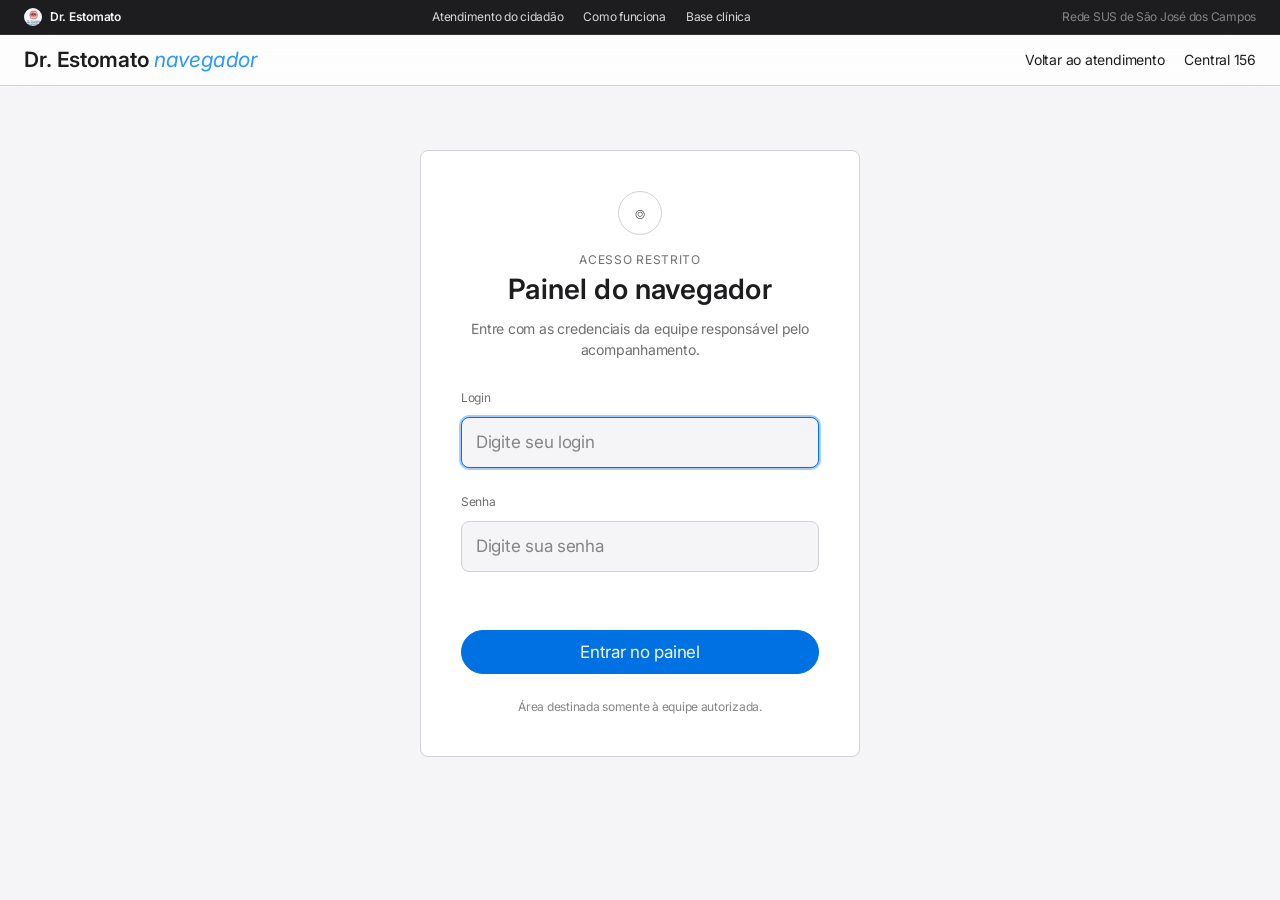
==== commit f660f7cf: "Restringe atendimento a São José dos Campos e integra Google Maps Adiciona CEP com ViaCEP, validação" ====
--- a/admin.html
+++ b/admin.html
@@ -3,50 +3,96 @@
 <head>
   <meta charset="UTF-8" />
   <meta name="viewport" content="width=device-width, initial-scale=1.0" />
-  <meta name="theme-color" content="#f7f3eb" />
-  <title>Navegador · Dr. Estomato</title>
+  <meta name="theme-color" content="#f5f5f7" />
+  <title>Navegador do Dr. Estomato</title>
   <link rel="preconnect" href="https://fonts.googleapis.com">
   <link rel="preconnect" href="https://fonts.gstatic.com" crossorigin>
-  <link href="https://fonts.googleapis.com/css2?family=DM+Sans:wght@400;500;600;700&family=Manrope:wght@600;700;800&display=swap" rel="stylesheet">
-  <link rel="stylesheet" href="styles.css?v=20260827-3" />
+  <link href="https://fonts.googleapis.com/css2?family=Inter:wght@300;400;600;700&display=swap" rel="stylesheet">
+  <link rel="stylesheet" href="styles.css?v=20260917-5" />
 </head>
 <body class="admin-page">
-  <header class="topbar">
-    <a class="brand" href="index.html" aria-label="Voltar ao Dr. Estomato"><span class="brand-mark"><img src="assets/dr-estomato.jpeg" alt="Dr. Estomato" /></span></a>
-    <nav class="view-switch" aria-label="Área do aplicativo"><a class="view-btn" href="index.html">Cidadão</a><span class="view-btn active">Navegador</span></nav>
-    <div class="sus-badge"><span>●</span> Rede SUS · SJC</div>
+  <header class="global-nav">
+    <div class="global-nav-inner">
+      <a class="global-brand" href="index.html"><img src="assets/dr-estomato.jpeg" alt="" /><span>Dr. Estomato</span></a>
+      <nav class="global-links" aria-label="Seções do site">
+        <a href="index.html">Atendimento do cidadão</a>
+        <a href="index.html#como-funciona">Como funciona</a>
+        <a href="index.html#base-clinica">Base clínica</a>
+      </nav>
+      <span class="global-meta">Rede SUS de São José dos Campos</span>
+    </div>
   </header>
+
+  <div class="mini-nav">
+    <div class="mini-nav-inner">
+      <span class="mini-nav-title">Dr. Estomato <em>navegador</em></span>
+      <nav class="mini-nav-links" aria-label="Ações do painel">
+        <a href="index.html">Voltar ao atendimento</a>
+        <a href="tel:156">Central 156</a>
+      </nav>
+    </div>
+  </div>
 
   <main>
     <section id="adminLogin" class="admin-login-page">
       <div class="login-card">
         <div class="login-heading">
           <span class="login-shield" aria-hidden="true">⌾</span>
-          <div><span class="eyebrow"><span></span> Acesso restrito</span><h2>Painel do navegador</h2></div>
+          <span class="eyebrow">Acesso restrito</span>
+          <h2>Painel do navegador</h2>
         </div>
         <p class="login-intro">Entre com as credenciais da equipe responsável pelo acompanhamento.</p>
         <form id="loginForm">
           <label><span>Login</span><input id="loginUser" autocomplete="username" placeholder="Digite seu login" required /></label>
           <label><span>Senha</span><input id="loginPassword" type="password" autocomplete="current-password" placeholder="Digite sua senha" required /></label>
           <p id="loginError" class="login-error" role="alert"></p>
-          <button class="primary-btn" type="submit">Entrar no painel <span>→</span></button>
+          <button class="primary-btn" type="submit">Entrar no painel</button>
         </form>
-        <small class="login-footnote"><span>●</span> Área destinada somente à equipe autorizada.</small>
+        <small class="login-footnote">Área destinada somente à equipe autorizada.</small>
       </div>
     </section>
 
     <section id="adminDashboard" class="navigator-view" hidden>
-      <div class="dashboard-head"><div><span class="eyebrow"><span></span> Administração e acompanhamento</span><h1>Painel do navegador</h1><p>Acompanhe acolhimentos e ajude a reduzir barreiras de acesso.</p></div><div class="dashboard-actions"><button id="exportBtn" class="secondary-btn">↓ Exportar histórico</button><button id="logoutBtn" class="logout-btn">Sair ↗</button></div></div>
+      <div class="dashboard-head">
+        <div>
+          <span class="eyebrow">Administração e acompanhamento</span>
+          <h1>Painel do navegador</h1>
+          <p>Acompanhe acolhimentos e ajude a reduzir barreiras de acesso.</p>
+        </div>
+        <div class="dashboard-actions">
+          <button id="exportBtn" class="secondary-btn">Exportar histórico</button>
+          <button id="logoutBtn" class="logout-btn">Sair</button>
+        </div>
+      </div>
+
       <div class="stats-grid">
         <article><span class="stat-icon neutral">◎</span><div><small>ACOLHIMENTOS</small><strong id="totalCases">0</strong><p>registrados no servidor</p></div></article>
         <article><span class="stat-icon red">!</span><div><small>URGENTES</small><strong id="redCases">0</strong><p>precisam de confirmação</p></div></article>
         <article><span class="stat-icon yellow">◷</span><div><small>EM ACOMPANHAMENTO</small><strong id="followupCases">0</strong><p>com retorno pendente</p></div></article>
         <article><span class="stat-icon green">✓</span><div><small>ASSISTÊNCIA ACESSADA</small><strong id="resolvedCases">0</strong><p>confirmados pelo paciente</p></div></article>
       </div>
-      <div class="dashboard-grid"><section class="case-list-panel"><div class="panel-title"><div><h2>Pessoas acompanhadas</h2><p>Histórico clínico resumido</p></div><input id="caseSearch" placeholder="⌕  Buscar pessoa…" /></div><div class="filter-row"><button class="filter active" data-filter="all">Todos</button><button class="filter" data-filter="red">Urgentes</button><button class="filter" data-filter="yellow">Prioritários</button><button class="filter" data-filter="green">Rotina</button></div><div id="caseList" class="case-list"></div></section><aside id="caseDetail" class="case-detail empty"><div><span class="empty-icon">☷</span><h3>Selecione um atendimento</h3><p>Os dados clínicos e a conversa aparecerão aqui.</p></div></aside></div>
+
+      <div class="dashboard-grid">
+        <section class="case-list-panel">
+          <div class="panel-title">
+            <div><h2>Pessoas acompanhadas</h2><p>Histórico clínico resumido</p></div>
+            <input id="caseSearch" placeholder="Buscar pessoa…" />
+          </div>
+          <div class="filter-row">
+            <button class="filter active" data-filter="all">Todos</button>
+            <button class="filter" data-filter="red">Urgentes</button>
+            <button class="filter" data-filter="yellow">Prioritários</button>
+            <button class="filter" data-filter="green">Rotina</button>
+          </div>
+          <div id="caseList" class="case-list"></div>
+        </section>
+        <aside id="caseDetail" class="case-detail empty">
+          <div><span class="empty-icon">☷</span><h3>Selecione um atendimento</h3><p>Os dados clínicos e a conversa aparecerão aqui.</p></div>
+        </aside>
+      </div>
     </section>
   </main>
   <div id="toast" class="toast" role="status"></div>
-  <script src="admin.js?v=20260825-9"></script>
+  <script src="admin.js?v=20260917-1"></script>
 </body>
 </html>
--- a/styles.css
+++ b/styles.css
@@ -1,95 +1,458 @@
-:root{--ink:#183b3a;--muted:#6e7d79;--cream:#f7f3eb;--paper:#fffdf8;--teal:#146b65;--teal-dark:#0d514e;--mint:#dfeee8;--coral:#dc6c55;--line:#e4e5df;--red:#c44d44;--yellow:#c49128;--green:#398365;--shadow:0 24px 65px rgba(33,61,57,.11);font-family:'DM Sans',sans-serif;color:var(--ink);background:var(--cream)}
-*{box-sizing:border-box}body{margin:0;min-height:100vh;background:radial-gradient(circle at 85% 18%,#e0eee7 0,transparent 29%),var(--cream)}button,input,select{font:inherit}button{cursor:pointer}.app-shell{min-height:100vh}.topbar{height:88px;display:flex;align-items:center;max-width:1280px;margin:auto;padding:0 34px;border-bottom:1px solid rgba(24,59,58,.08)}.brand{display:flex;align-items:center;gap:12px;color:var(--ink);text-decoration:none;font:800 20px 'Manrope'}.brand small{display:block;font:500 9px 'DM Sans';letter-spacing:.12em;text-transform:uppercase;color:var(--muted);margin-top:2px}.brand-mark{width:43px;height:43px;border-radius:14px;background:var(--teal);color:white;display:grid;place-items:center}.brand-mark svg{width:31px}.view-switch{display:flex;background:rgba(255,255,255,.52);border:1px solid var(--line);padding:4px;border-radius:12px;margin:auto}.view-btn{border:0;background:transparent;padding:9px 18px;border-radius:8px;color:var(--muted);font-weight:600}.view-btn.active{background:white;color:var(--teal);box-shadow:0 3px 10px #183b3a12}.sus-badge{font-size:12px;font-weight:700;letter-spacing:.04em}.sus-badge span{color:#4da989}.view{display:none}.view.active{display:block}.patient-layout{max-width:1180px;margin:0 auto;min-height:640px;display:grid;grid-template-columns:1fr 520px;gap:80px;align-items:center;padding:52px 34px 40px}.hero-panel{max-width:560px}.eyebrow{font-size:12px;font-weight:800;letter-spacing:.12em;text-transform:uppercase;color:var(--teal);display:flex;align-items:center;gap:8px}.eyebrow>span{width:23px;height:2px;background:var(--coral)}h1{font:800 54px/1.08 'Manrope';letter-spacing:-.045em;margin:20px 0;color:var(--ink)}h1 em{font-style:normal;color:var(--coral)}.hero-panel>p{font-size:18px;line-height:1.65;color:#5e706c;max-width:500px}.trust-row{display:flex;gap:30px;margin:30px 0}.trust-item{display:flex;gap:10px;align-items:center}.trust-item>span:last-child{display:flex;flex-direction:column}.trust-item strong{font-size:13px}.trust-item small{font-size:11px;color:var(--muted);margin-top:3px}.icon-circle{width:33px;height:33px;border-radius:50%;display:grid;place-items:center;background:var(--mint);color:var(--teal);font-weight:800}.important-note{display:flex;align-items:flex-start;gap:12px;background:#f0e8dc;border-left:3px solid #cd9e73;padding:13px 15px;border-radius:4px 10px 10px 4px;max-width:500px}.important-note>span{border:1.5px solid #9a7352;width:20px;height:20px;border-radius:50%;display:grid;place-items:center;font:700 12px serif;color:#8f674a}.important-note p{margin:0;font-size:12px;line-height:1.45;color:#755d4a}.important-note strong{display:block;color:#644e3f}.conversation-card{background:rgba(255,253,248,.94);border:1px solid rgba(24,59,58,.12);border-radius:24px;min-height:570px;box-shadow:var(--shadow);overflow:hidden;position:relative}.card-screen{display:none}.card-screen.active{display:block}.card-heading{padding:30px 34px 17px;display:flex;gap:15px;align-items:center}.assistant-avatar{position:relative;flex:none;width:49px;height:49px;background:var(--teal);color:#fff;border-radius:15px;display:grid;place-items:center;font:800 14px 'Manrope'}.assistant-avatar.small{width:40px;height:40px;border-radius:12px;font-size:12px}.online-dot{position:absolute;width:11px;height:11px;background:#68c598;border:2px solid white;border-radius:50%;right:-2px;bottom:2px}.card-heading h2{font:800 21px 'Manrope';margin:0}.card-heading p{font-size:12px;color:var(--muted);margin:5px 0 0}.conversation-card form#intakeForm{padding:5px 34px 28px}.conversation-card label{font-size:11px;font-weight:700;letter-spacing:.02em;display:block;margin:12px 0;color:#3b5551}.conversation-card input,.conversation-card select{display:block;width:100%;margin-top:7px;border:1px solid #dfe2dc;border-radius:10px;background:white;padding:12px 13px;outline:none;color:var(--ink)}.conversation-card input:focus,.conversation-card select:focus{border-color:#70aaa4;box-shadow:0 0 0 3px #dceee9}.form-row{display:grid;grid-template-columns:1fr 1.5fr;gap:12px}.geo-btn{border:0;background:transparent;color:var(--teal);font-size:10px;font-weight:700;padding:0;margin-top:-5px}.conversation-card label.consent{display:flex;gap:9px;align-items:flex-start;font-weight:400;font-size:10px;line-height:1.4;color:var(--muted);margin:14px 0}.consent input{width:15px!important;margin:0!important;accent-color:var(--teal)}.primary-btn{width:100%;border:0;border-radius:11px;padding:14px 18px;background:var(--teal);color:white;font-weight:700;box-shadow:0 9px 20px #146b6530;display:flex;justify-content:center;gap:10px}.primary-btn:hover{background:var(--teal-dark)}.chat-screen.active{display:flex;flex-direction:column;height:570px}.chat-header{height:73px;border-bottom:1px solid var(--line);display:flex;align-items:center;padding:0 18px;gap:11px}.chat-header>div:not(.assistant-avatar){display:flex;flex-direction:column}.chat-header strong{font-size:14px}.chat-header small{font-size:10px;color:var(--muted);margin-top:3px}.chat-header small span{display:inline-block;width:6px;height:6px;background:#5eb887;border-radius:50%}.icon-btn{border:0;background:transparent;color:var(--muted);font-weight:800;padding:9px}.chat-header .icon-btn:last-child{margin-left:auto}.chat-messages{flex:1;overflow-y:auto;padding:20px;background:linear-gradient(#fbfaf6ee,#fbfaf6ee),radial-gradient(#b9d7cd 1px,transparent 1px);background-size:auto,18px 18px}.message{max-width:83%;margin-bottom:13px;animation:rise .25s ease}.message p{margin:0;padding:11px 14px;border-radius:7px 16px 16px 16px;background:white;border:1px solid #e7e7e1;font-size:13px;line-height:1.5;box-shadow:0 3px 10px #183b3a0a}.message.user{margin-left:auto}.message.user p{background:var(--teal);color:white;border-color:var(--teal);border-radius:16px 7px 16px 16px}.message time{display:block;font-size:8px;color:#99a39f;margin:4px 7px}.message.user time{text-align:right}.typing{display:flex;gap:4px;background:white;width:50px;padding:12px;border-radius:7px 16px 16px;border:1px solid var(--line);margin-bottom:10px}.typing i{width:5px;height:5px;background:#8fa19d;border-radius:50%;animation:bounce 1s infinite}.typing i:nth-child(2){animation-delay:.15s}.typing i:nth-child(3){animation-delay:.3s}.quick-replies{display:flex;gap:7px;overflow-x:auto;padding:9px 17px 5px;background:#fbfaf6}.quick-replies button{white-space:nowrap;border:1px solid #b9d7d1;background:#f2f9f6;color:var(--teal);border-radius:18px;padding:7px 11px;font-size:10px;font-weight:600}.chat-input{padding:9px 15px 15px!important;display:flex;gap:8px;background:#fbfaf6}.chat-input input{margin:0!important;border-radius:20px!important;padding:10px 13px!important;font-size:12px!important}.voice-btn,.send-btn{flex:none;border:0;width:36px;height:36px;border-radius:50%;background:#e2efeb;color:var(--teal)}.send-btn{background:var(--teal);color:white}.voice-btn.listening{background:#f4d7d2;color:var(--red);animation:pulse 1s infinite}.result-screen{padding:28px;height:570px;overflow-y:auto}.result-top{text-align:center}.risk-symbol{width:58px;height:58px;border-radius:50%;display:grid;place-items:center;margin:0 auto 12px;color:white;font-size:24px}.risk-symbol.red{background:var(--red)}.risk-symbol.yellow{background:var(--yellow)}.risk-symbol.green{background:var(--green)}.result-top .eyebrow{justify-content:center}.result-top h2{font:800 25px 'Manrope';margin:8px 0}.result-top p{font-size:13px;line-height:1.5;color:var(--muted);margin:0 auto 18px;max-width:400px}.action-card{padding:15px;border-radius:13px;background:#f4f6f2;border:1px solid var(--line);margin:12px 0}.action-card strong{display:block;font-size:12px}.action-card p{font-size:11px;color:var(--muted);line-height:1.5;margin:5px 0}.unit-card{display:grid;grid-template-columns:34px 1fr auto;gap:10px;align-items:center;padding:12px;border:1px solid var(--line);border-radius:12px;margin:8px 0}.unit-pin{width:32px;height:32px;border-radius:10px;background:var(--mint);display:grid;place-items:center}.unit-card strong{font-size:11px}.unit-card small{display:block;color:var(--muted);font-size:9px;margin-top:3px}.unit-card a{font-size:10px;font-weight:700;color:var(--teal);text-decoration:none}.result-actions{display:flex;gap:8px;margin-top:15px}.result-actions button{flex:1}.secondary-btn{border:1px solid #bdd0ca;background:white;color:var(--teal);border-radius:10px;padding:11px 14px;font-weight:700}.steps-strip{max-width:1180px;margin:0 auto 55px;padding:27px 34px;display:grid;grid-template-columns:repeat(3,1fr);border-top:1px solid rgba(24,59,58,.1)}.steps-strip article{display:flex;gap:14px;border-right:1px solid var(--line);padding-left:35px}.steps-strip article:first-child{padding-left:0}.steps-strip article:last-child{border:0}.steps-strip article>span{font:800 25px 'Manrope';color:#b9ccc5}.steps-strip strong{font-size:13px}.steps-strip p{font-size:10px;color:var(--muted);margin:4px 0}.navigator-view{max-width:1280px;margin:auto;padding:45px 34px}.dashboard-head{display:flex;justify-content:space-between;align-items:flex-end}.dashboard-head h1{font-size:35px;margin:12px 0 5px}.dashboard-head p{margin:0;color:var(--muted)}.stats-grid{display:grid;grid-template-columns:repeat(4,1fr);gap:14px;margin:30px 0}.stats-grid article{padding:19px;background:#fffdf9;border:1px solid var(--line);border-radius:15px;display:flex;gap:13px;align-items:center}.stat-icon{width:39px;height:39px;border-radius:11px;display:grid;place-items:center;font-weight:800}.stat-icon.neutral{background:#e3eeeb}.stat-icon.red{background:#f5dedb;color:var(--red)}.stat-icon.yellow{background:#f6ead0;color:var(--yellow)}.stat-icon.green{background:#dceee5;color:var(--green)}.stats-grid small{font-size:8px;letter-spacing:.1em;color:var(--muted);font-weight:700}.stats-grid strong{display:block;font:800 25px 'Manrope';margin:1px 0}.stats-grid p{font-size:8px;color:var(--muted);margin:0}.dashboard-grid{display:grid;grid-template-columns:1.1fr .9fr;gap:17px;min-height:480px}.case-list-panel,.case-detail{background:#fffdf9;border:1px solid var(--line);border-radius:16px;overflow:hidden}.panel-title{padding:20px;display:flex;justify-content:space-between;align-items:center}.panel-title h2{font:800 16px 'Manrope';margin:0}.panel-title p{font-size:10px;color:var(--muted);margin:4px 0}.panel-title input{width:170px;border:1px solid var(--line);border-radius:9px;padding:9px;font-size:10px}.filter-row{display:flex;gap:7px;padding:0 20px 13px;border-bottom:1px solid var(--line)}.filter{border:0;background:#eef1ed;border-radius:15px;padding:6px 11px;font-size:9px;color:var(--muted)}.filter.active{background:var(--teal);color:white}.case-item{display:grid;grid-template-columns:40px 1fr auto;gap:10px;align-items:center;padding:14px 20px;border-bottom:1px solid #efefea;cursor:pointer}.case-item:hover,.case-item.active{background:#f2f7f4}.person-avatar{width:38px;height:38px;border-radius:12px;background:#dcebe6;display:grid;place-items:center;font-weight:800}.case-item strong{font-size:12px}.case-item p{margin:3px 0;font-size:9px;color:var(--muted)}.risk-pill{border-radius:14px;padding:5px 9px;font-size:8px;font-weight:800;text-transform:uppercase}.risk-pill.red{background:#f4dedb;color:var(--red)}.risk-pill.yellow{background:#f6ead1;color:#96701f}.risk-pill.green{background:#dceddf;color:var(--green)}.case-detail.empty{display:grid;place-items:center;text-align:center;color:var(--muted);padding:50px}.empty-icon{font-size:40px;color:#b5c5c0}.case-detail.empty h3{color:var(--ink);font-size:15px}.case-detail.empty p{font-size:11px;max-width:250px}.detail-head{padding:20px;border-bottom:1px solid var(--line);display:flex;align-items:center;gap:12px}.detail-head .risk-pill{margin-left:auto}.detail-head h3{margin:0;font-size:15px}.detail-head p{margin:3px 0;font-size:9px;color:var(--muted)}.clinical-summary{padding:17px 20px;border-bottom:1px solid var(--line)}.clinical-summary h4,.followup h4{font-size:10px;text-transform:uppercase;letter-spacing:.1em;margin:0 0 10px}.summary-grid{display:grid;grid-template-columns:1fr 1fr;gap:10px}.summary-grid div{background:#f4f5f1;border-radius:9px;padding:9px}.summary-grid small{font-size:8px;color:var(--muted);display:block}.summary-grid strong{font-size:10px}.status-select{width:100%;border:1px solid var(--line);border-radius:9px;padding:9px;margin-top:10px;font-size:10px}.followup{padding:17px 20px}.followup-messages{max-height:120px;overflow:auto}.follow-msg{font-size:10px;line-height:1.4;background:#f0f3ef;border-radius:8px;padding:8px;margin:6px 0}.follow-msg.navigator{background:#dfeee9;margin-left:25px}.followup-form{display:flex;gap:6px;margin-top:10px}.followup-form input{flex:1;border:1px solid var(--line);border-radius:9px;padding:9px;font-size:10px}.followup-form button{border:0;background:var(--teal);color:white;border-radius:9px;padding:0 12px}footer{max-width:1212px;margin:0 auto;border-top:1px solid var(--line);padding:22px 34px 30px;display:flex;justify-content:space-between;color:var(--muted);font-size:10px}footer a{color:var(--teal)}.toast{position:fixed;right:25px;bottom:25px;background:var(--ink);color:white;padding:12px 18px;border-radius:10px;font-size:11px;transform:translateY(90px);opacity:0;transition:.3s}.toast.show{transform:none;opacity:1}@keyframes rise{from{opacity:0;transform:translateY(5px)}}@keyframes bounce{50%{transform:translateY(-3px)}}@keyframes pulse{50%{transform:scale(1.08)}}
-.topbar{height:214px}.brand-mark{width:276px;height:184px;border-radius:22px}.brand-mark img{object-fit:contain;object-position:center;transform:none}.address-row{grid-template-columns:.7fr 1.3fr}.recording-panel{margin:8px 15px 2px;padding:10px 12px;background:#edf6f3;border:1px solid #c9dfd8;border-radius:12px}.recording-status{display:flex;align-items:center;gap:7px;font-size:10px}.recording-status time{margin-left:auto;color:var(--muted)}.record-dot{width:8px;height:8px;border-radius:50%;background:var(--red)}.recording-panel.recording .record-dot{animation:pulse 1s infinite}.recording-panel audio{width:100%;height:32px;margin:8px 0}.recording-actions{display:flex;justify-content:flex-end;gap:7px}.recording-actions button{border:1px solid #bdd0ca;background:white;color:var(--teal);border-radius:8px;padding:6px 10px;font-size:9px;font-weight:700}.recording-actions button:last-child{background:var(--teal);color:white;border-color:var(--teal)}.recording-actions button:disabled{opacity:.55}.voice-btn{font-size:0}.voice-btn:after{content:'🎙';font-size:15px}.voice-btn.listening:after{content:'■';font-size:12px}
-.patient-followup{border:1px solid #cfe0da;background:#f6faf8;border-radius:13px;padding:13px;margin-top:12px}.patient-followup-title{display:flex;gap:9px;align-items:center;margin-bottom:9px}.patient-followup-title>span{width:31px;height:31px;border-radius:9px;background:var(--mint);display:grid;place-items:center;color:var(--teal)}.patient-followup-title div{display:flex;flex-direction:column}.patient-followup-title strong{font-size:11px}.patient-followup-title small{font-size:8px;color:var(--muted);margin-top:2px}.patient-chat-messages{max-height:125px;overflow:auto;padding:2px}.chat-empty{font-size:9px!important;text-align:center;color:var(--muted);padding:9px!important;margin:0!important}.patient-chat-bubble{background:white;border:1px solid var(--line);border-radius:10px 10px 10px 3px;padding:7px 9px;margin:6px 35px 6px 0;font-size:9px}.patient-chat-bubble.mine{margin:6px 0 6px 35px;background:#dfeee9;border-color:#c8dfd7;border-radius:10px 10px 3px 10px}.patient-chat-bubble span,.follow-msg span{display:block;font-size:7px;font-weight:800;text-transform:uppercase;letter-spacing:.07em;color:var(--teal)}.patient-chat-bubble p,.follow-msg p{margin:2px 0!important;font-size:10px!important;line-height:1.4}.patient-chat-bubble time,.follow-msg time{display:block;text-align:right;color:#98a49f;font-size:7px}.patient-chat-form{display:flex;gap:6px;margin-top:8px}.patient-chat-form input{flex:1;margin:0!important;padding:9px 10px!important;font-size:10px!important}.patient-chat-form button{border:0;background:var(--teal);color:white;border-radius:9px;padding:0 12px}.follow-msg.system{background:#f1f1ed;text-align:center;color:var(--muted)}.follow-msg.patient{margin-right:25px}.follow-msg.navigator{margin-left:25px}.followup-messages{max-height:185px}@media(max-width:900px){.patient-layout{grid-template-columns:1fr;gap:35px}.hero-panel{max-width:none}.conversation-card{max-width:600px;width:100%;margin:auto}.stats-grid{grid-template-columns:1fr 1fr}.dashboard-grid{grid-template-columns:1fr}.topbar{padding:0 18px}.sus-badge{display:none}.patient-layout{padding-left:20px;padding-right:20px}.steps-strip{grid-template-columns:1fr;gap:18px}.steps-strip article{padding-left:0;border:0}.dashboard-head{align-items:flex-start;gap:20px}.dashboard-head h1{font-size:30px}}
-@media(max-width:560px){.topbar{height:120px}.brand small,.brand>span:last-child{display:none}.brand-mark{width:142px;height:96px;border-radius:14px}.view-btn{padding:8px 9px;font-size:10px}.patient-layout{padding-top:35px}h1{font-size:39px}.hero-panel>p{font-size:15px}.trust-row{flex-direction:column;gap:12px}.conversation-card{min-height:560px;border-radius:18px}.card-heading,.conversation-card form#intakeForm{padding-left:21px;padding-right:21px}.form-row{grid-template-columns:1fr 1fr}.steps-strip{padding:25px 20px}.institutional{padding:22px 20px}.institutional-logos{grid-template-columns:1fr;gap:9px}.institutional-logos figure{height:75px}.footer-bottom{padding:17px 20px 22px;display:block}.footer-bottom a{display:block;margin-top:8px}.navigator-view{padding:30px 18px}.dashboard-head{display:block}.dashboard-head button{margin-top:17px}.stats-grid{grid-template-columns:1fr 1fr}.stats-grid article{padding:13px;gap:8px}.stat-icon{width:32px;height:32px}.dashboard-grid{display:block}.case-detail{margin-top:15px}.panel-title{display:block}.panel-title input{width:100%;margin-top:10px}.login-card{padding:27px 22px}}
-
-/* Normalização visual da página inicial */
-.topbar{height:132px}.brand{min-width:224px}.brand>span:last-child{display:none}.brand-mark{width:210px;height:108px;border:0;border-radius:14px;box-shadow:0 4px 15px rgba(24,59,58,.08)}.brand-mark img{width:100%;height:100%;object-fit:cover;object-position:center 38%;transform:none}.patient-layout{min-height:620px;align-items:start;gap:64px;padding-top:48px}.hero-panel{padding-top:38px}.conversation-card{width:100%;min-height:0}.card-heading{padding:24px 30px 13px}.conversation-card form#intakeForm{padding:2px 30px 25px}.conversation-card form#intakeForm label{margin:9px 0}.conversation-card form#intakeForm input,.conversation-card form#intakeForm select{margin-top:5px;padding:10px 12px}.conversation-card form#intakeForm .consent{margin:12px 0}.conversation-card form#intakeForm .primary-btn{padding:13px 18px}.address-row{grid-template-columns:.72fr 1.28fr}.steps-strip{margin-top:10px}
-@media(max-width:900px){.topbar{height:116px}.brand{min-width:180px}.brand-mark{width:178px;height:92px}.patient-layout{gap:28px;padding-top:34px}.hero-panel{padding-top:0}.conversation-card{max-width:600px}.steps-strip{margin-top:0}}
-@media(max-width:560px){.topbar{height:88px;padding:0 12px}.brand{min-width:0}.brand-mark{width:112px;height:64px;border-radius:10px}.view-switch{margin-left:auto}.view-btn{padding:7px 8px}.patient-layout{padding-top:28px;gap:26px}.hero-panel h1{font-size:37px}.conversation-card form#intakeForm{padding-left:18px;padding-right:18px}.card-heading{padding-left:18px;padding-right:18px}.form-row,.address-row{grid-template-columns:1fr 1fr;gap:9px}.conversation-card form#intakeForm input,.conversation-card form#intakeForm select{font-size:12px;padding:10px}.conversation-card form#intakeForm .consent{font-size:9px}.chat-screen.active{height:570px}}
-
-/* Hierarquia final das marcas */
-.topbar{height:144px}.brand{min-width:249px}.brand-mark{width:235px;height:120px}.institutional{padding-top:22px;padding-bottom:19px}.institutional-heading{margin-bottom:13px}.institutional-logos{max-width:900px;margin:0 auto;gap:16px}.institutional-logos figure{height:82px;padding:10px 17px}.institutional-logos img{max-height:52px}.institutional-logos figure:nth-child(3) img{max-height:58px}
-@media(max-width:900px){.topbar{height:124px}.brand{min-width:205px}.brand-mark{width:196px;height:100px}.institutional-logos{max-width:760px;gap:12px}.institutional-logos figure{height:74px;padding:8px 13px}.institutional-logos img{max-height:46px}.institutional-logos figure:nth-child(3) img{max-height:52px}}
-@media(max-width:560px){.topbar{height:94px}.brand{min-width:0}.brand-mark{width:125px;height:70px}.institutional-logos{gap:7px}.institutional-logos figure{height:64px;padding:6px 8px}.institutional-logos img{max-height:40px}.institutional-logos figure:nth-child(3) img{max-height:44px}}
-.login-card .login-logo{display:block}.institutional-logos{grid-template-columns:repeat(3,minmax(0,1fr))}
-@media(max-width:560px){.institutional-logos{grid-template-columns:repeat(3,minmax(0,1fr));gap:6px}.institutional-logos figure{height:58px;padding:5px}.institutional-logos img{max-width:100%;max-height:32px}.institutional-logos figure:nth-child(3) img{max-height:36px}.institutional-heading{margin-bottom:11px}}
-
-/* Estrutura definitiva: acesso restaurado e marcas inferiores sempre horizontais */
-.login-card .login-logo{display:block!important}.institutional-logos{display:flex!important;flex-direction:row!important;align-items:center!important;justify-content:center!important;flex-wrap:nowrap!important}.institutional-logos figure{flex:1 1 0;min-width:0}.institutional-logos figure img{width:auto;max-width:100%;object-fit:contain}
-@media(max-width:560px){.institutional{padding-left:12px;padding-right:12px}.institutional-logos{display:flex!important;flex-direction:row!important;flex-wrap:nowrap!important;gap:6px!important}.institutional-logos figure{flex:1 1 33.333%;width:33.333%;min-width:0;height:64px!important;margin:0!important}.institutional-logos figure img{width:auto!important;max-width:100%!important;max-height:40px!important}.institutional-logos figure:nth-child(3) img{max-height:44px!important}}
-.login-card .login-logo{display:none!important}.login-card{padding-top:36px}
-[hidden]{display:none!important}#navigatorView:not(.active){display:none!important}
-#navigatorView.active{position:fixed;z-index:20;top:144px;right:0;bottom:0;left:0;max-width:none;margin:0;overflow-y:auto;background:var(--cream);padding-left:max(34px,calc((100vw - 1280px)/2 + 34px));padding-right:max(34px,calc((100vw - 1280px)/2 + 34px));box-shadow:inset 0 1px rgba(24,59,58,.08)}
-@media(max-width:900px){#navigatorView.active{top:124px;padding-left:24px;padding-right:24px}}
-@media(max-width:560px){#navigatorView.active{top:94px;padding:25px 18px 40px}}
-.view-switch a.view-btn{text-decoration:none;display:inline-block}.admin-login-page{min-height:calc(100vh - 144px);display:grid;place-items:center;padding:38px 20px}.admin-login-page .login-card{position:relative}.admin-page .navigator-view{max-width:1280px;margin:0 auto;padding:45px 34px}.admin-page .topbar{position:relative;z-index:2}.admin-page #adminDashboard[hidden],.admin-page #adminLogin[hidden]{display:none!important}
-@media(max-width:900px){.admin-login-page{min-height:calc(100vh - 124px)}.admin-page .navigator-view{padding:34px 24px}}
-@media(max-width:560px){.admin-login-page{min-height:calc(100vh - 94px);padding:24px 16px}.admin-page .navigator-view{padding:28px 18px}.admin-page .dashboard-head{display:block}}
-.person-actions{display:flex;justify-content:flex-end;gap:7px;padding:10px 20px;border-bottom:1px solid var(--line)}.person-actions button{font-size:9px;padding:7px 10px}.delete-btn{border:1px solid #e0b9b4;background:#fff8f7;color:var(--red);border-radius:9px;font-weight:700}.edit-person-form{padding:16px 20px;border-bottom:1px solid var(--line);background:#f7faf8}.edit-person-form h4{margin:0 0 10px;font-size:10px;text-transform:uppercase;letter-spacing:.09em}.edit-grid{display:grid;grid-template-columns:repeat(2,1fr);gap:9px}.edit-grid label{font-size:8px;font-weight:700;color:var(--muted)}.edit-grid label.wide{grid-column:1/-1}.edit-grid input,.edit-grid select{display:block;width:100%;margin-top:4px;padding:8px;border:1px solid var(--line);border-radius:8px;background:white;font-size:10px;color:var(--ink)}.edit-actions{display:flex;justify-content:flex-end;gap:7px;margin-top:11px}.edit-actions button{width:auto;border:1px solid var(--line);border-radius:8px;padding:8px 11px;font-size:9px}.edit-actions .primary-btn{border:0}
-@media(max-width:560px){.edit-grid{grid-template-columns:1fr}.edit-grid label.wide{grid-column:auto}}
-.notification-btn{width:100%;border:1px solid #a9ccc1;background:#e6f3ee;color:var(--teal);border-radius:10px;padding:10px 12px;font-size:10px;font-weight:800;margin:1px 0 3px}.notification-btn:disabled{background:#e9f2ee;color:var(--green);cursor:default}.notification-help{font-size:8px!important;color:var(--muted);margin:3px 1px 10px!important;line-height:1.4!important}
-
-/* Login do navegador */
-.admin-login-page{position:relative;isolation:isolate;overflow:hidden;background:radial-gradient(circle at 12% 88%,rgba(208,231,223,.7),transparent 31%),radial-gradient(circle at 88% 10%,rgba(232,240,232,.9),transparent 32%)}
-.admin-login-page:before{content:'';position:absolute;z-index:-1;width:380px;height:380px;border:1px solid rgba(23,119,109,.09);border-radius:50%;right:-185px;bottom:-230px;box-shadow:0 0 0 55px rgba(23,119,109,.025),0 0 0 110px rgba(23,119,109,.018)}
-.admin-login-page .login-card{width:min(100%,510px);padding:38px 42px 34px!important;background:rgba(255,253,249,.96);border:1px solid rgba(24,59,58,.12);border-radius:24px;box-shadow:0 24px 65px rgba(24,59,58,.13),0 3px 12px rgba(24,59,58,.06);backdrop-filter:blur(10px)}
-.login-heading{display:flex;align-items:center;gap:16px}.login-shield{width:52px;height:52px;flex:none;display:grid;place-items:center;border-radius:16px;background:linear-gradient(145deg,var(--teal),#276f68);color:white;font:700 25px 'Manrope';box-shadow:0 8px 18px rgba(20,107,101,.22)}
-.login-heading .eyebrow{font-size:10px}.login-heading h2{font:800 25px/1.15 'Manrope';letter-spacing:-.025em;color:var(--ink);margin:8px 0 0}.login-intro{margin:24px 0 20px;color:#61726e;font-size:13px;line-height:1.55}
-#loginForm{display:grid;grid-template-columns:1fr;gap:15px;width:100%;margin:0}
-#loginForm label{display:grid;grid-template-columns:1fr;gap:7px;width:100%;margin:0;color:#36524e;font-size:11px;font-weight:800;letter-spacing:.025em}
-#loginForm label span{display:block}
-#loginForm input{display:block;width:100%;height:48px;margin:0;padding:0 15px;border:1px solid #cfdbd6;border-radius:12px;background:#fff;color:var(--ink);font-size:13px;outline:0;transition:border-color .18s,box-shadow .18s,background .18s}
-#loginForm input::placeholder{color:#98a5a1}
-#loginForm input:hover{border-color:#a9c2bb}
-#loginForm input:focus{border-color:#4c9b91;background:#fff;box-shadow:0 0 0 4px rgba(76,155,145,.13)}
-#loginForm .primary-btn{height:50px;margin-top:3px;border-radius:12px;font-size:13px;letter-spacing:.01em;transition:transform .18s,box-shadow .18s,background .18s}
-#loginForm .primary-btn:hover{transform:translateY(-1px);box-shadow:0 12px 25px rgba(20,107,101,.25)}
-#loginForm .primary-btn:active{transform:none}
-.login-error{min-height:16px;margin:-4px 0 -5px;color:var(--red);font-size:10px;font-weight:700}
-.login-footnote{display:flex;align-items:center;justify-content:center;gap:7px;margin-top:19px;color:#7b8b87;font-size:9px}.login-footnote span{color:#55a987;font-size:8px}
-@media(max-width:560px){.admin-login-page{place-items:start center;padding-top:32px}.admin-login-page .login-card{padding:28px 22px 25px!important;border-radius:19px}.login-shield{width:45px;height:45px;border-radius:14px;font-size:21px}.login-heading h2{font-size:21px}.login-intro{margin:20px 0 18px;font-size:12px}#loginForm{gap:13px}#loginForm input{height:46px}}
-
-/* Referência clínica para diagnóstico precoce do câncer de boca */
-.guideline-link{display:block;max-width:500px;margin-top:12px;color:var(--teal);font-size:10px;font-weight:700;line-height:1.45}.guideline-link a,.clinical-source a{color:var(--teal);text-decoration:none}.guideline-link a:hover,.clinical-source a:hover{text-decoration:underline}.clinical-source{padding:12px 14px;border:1px solid #c9ddd6;border-radius:12px;background:#f2f8f5;margin:10px 0}.clinical-source strong{font-size:10px;text-transform:uppercase;letter-spacing:.08em;color:var(--teal)}.clinical-source p{margin:5px 0 7px;color:var(--muted);font-size:10px;line-height:1.45}.clinical-source a{display:block;font-size:9px;font-weight:700}.clinical-source>span{display:block;margin-top:5px;color:var(--muted);font-size:8px;line-height:1.4}.footer-links{display:flex;gap:18px;align-items:center}
-
-.possibility-card{padding:14px;border:1px solid #decba9;border-radius:13px;background:#fff9ed;margin:10px 0}.possibility-card>strong{font-size:12px;color:#674f2c}.possibility-card>p{font-size:10px;line-height:1.5;color:var(--muted);margin:5px 0 8px}.possibility-card ul{margin:0;padding-left:18px}.possibility-card li{font-size:10px;line-height:1.5;margin:3px 0;color:#4f5f5b}.risk-context{margin-top:10px;padding-top:9px;border-top:1px solid #eadbbf;display:grid;gap:3px}.risk-context strong{font-size:9px;text-transform:uppercase;letter-spacing:.07em;color:#8b652c}.risk-context span{font-size:9px;line-height:1.45;color:#6e6659}.clinical-assessment{margin-top:12px;padding:11px;background:#fff8e9;border:1px solid #e3d1ad;border-radius:9px}.clinical-assessment h4{color:#71552a;margin-bottom:7px}.clinical-assessment ul{padding-left:17px;margin:0}.clinical-assessment li,.clinical-assessment p{font-size:9px;line-height:1.45;color:#53635f;margin:3px 0}
-@media(max-width:560px){.footer-links{display:flex!important;flex-direction:column;align-items:flex-start;gap:5px;margin-top:8px}.footer-links a{margin-top:0!important}}
-
-/* Rodapé institucional e leitura da orientação */
-footer{display:block;max-width:1212px;padding:0 34px 30px}.institutional{width:100%;padding:28px 0 26px}.institutional-heading{display:flex;align-items:center;justify-content:center;gap:14px;margin-bottom:18px;text-align:center;font-weight:800;letter-spacing:.08em;text-transform:uppercase}.institutional-heading:before,.institutional-heading:after{content:'';height:1px;flex:1;background:var(--line)}.institutional-logos{width:100%}.footer-bottom{display:grid;grid-template-columns:minmax(260px,1fr) auto;align-items:center;gap:24px;width:100%;padding:18px 0 0;border-top:1px solid var(--line);line-height:1.45}.footer-bottom>span:first-child{color:#64736f}.footer-links{justify-content:flex-end;flex-wrap:wrap}.guidance-audio-btn{width:100%;display:flex;align-items:center;justify-content:center;gap:10px;margin:10px 0;padding:12px 15px;border:1px solid #9fc9bd;border-radius:12px;background:#e8f4f0;color:var(--teal);font-weight:800;transition:background .18s,transform .18s}.guidance-audio-btn:hover{background:#dceee8;transform:translateY(-1px)}.guidance-audio-btn:disabled{cursor:wait;opacity:.72;transform:none}.guidance-audio-btn>span:first-child{width:28px;height:28px;display:grid;place-items:center;border-radius:50%;background:var(--teal);color:#fff;font-size:10px}.guidance-audio-btn>span:last-child{display:flex;flex-direction:column;align-items:flex-start}.guidance-audio-btn strong{font-size:11px}.guidance-audio-btn small{margin-top:2px;color:var(--muted);font-size:8px;font-weight:600}
-@media(max-width:700px){footer{padding:0 18px 25px}.institutional{padding:23px 0 20px}.institutional-heading{gap:9px;font-size:9px}.footer-bottom{display:flex;flex-direction:column;align-items:flex-start;gap:10px;padding-top:16px}.footer-links{width:100%;justify-content:flex-start!important}}
-
-/* Encaminhamento por proximidade e referência em Estomatologia */
-.referral-options{margin:12px 0}.referral-title{display:block;margin:0 2px 7px;color:var(--ink);font-size:10px;text-transform:uppercase;letter-spacing:.08em}.specialty-card{border-color:#a9cec3;background:#f2f8f5}.specialty-card .unit-pin{font-size:9px;font-weight:900;color:var(--teal)}.unit-actions{display:flex;flex-direction:column;align-items:flex-end;gap:5px}.unit-actions a{white-space:nowrap}
-@media(max-width:560px){.specialty-card{grid-template-columns:34px 1fr}.specialty-card .unit-actions{grid-column:2;align-items:flex-start;flex-direction:row;flex-wrap:wrap}.unit-actions a{margin:0!important}}
-
-/* Rodapé institucional ampliado e centralizado */
-.institutional{padding:36px 0 30px}
-.institutional-heading{margin-bottom:26px;font-size:11px}
-.institutional-logos{display:grid!important;grid-template-columns:repeat(3,minmax(0,1fr))!important;align-items:start!important;max-width:1080px!important;margin:0 auto!important;gap:44px!important}
-.institutional-logos figure{display:flex!important;flex-direction:column!important;align-items:center!important;justify-content:flex-start!important;width:auto!important;height:auto!important;min-height:145px!important;margin:0!important;padding:12px 18px!important;text-align:center!important}
-.institutional-logos figure img,.institutional-logos figure:nth-child(3) img{display:block;width:auto!important;height:96px!important;max-width:100%!important;max-height:none!important;object-fit:contain!important;margin:0 auto 12px!important}
-.institutional-logos figure:nth-child(2) img{height:88px!important;margin-top:4px!important;margin-bottom:16px!important}
-.institutional-logos figcaption{width:100%;margin:0;text-align:center;font-size:12px;line-height:1.4;color:#64736f}
-.footer-bottom{display:flex!important;flex-direction:column!important;align-items:center!important;justify-content:center!important;gap:11px!important;padding-top:22px!important;text-align:center!important}
-.footer-bottom>span:first-child{width:100%;text-align:center}
-.footer-links{width:100%;justify-content:center!important;align-items:center!important;text-align:center!important}
-
-@media(max-width:700px){.institutional{padding:28px 0 24px}.institutional-heading{margin-bottom:20px}.institutional-logos{gap:10px!important}.institutional-logos figure{min-height:112px!important;padding:8px 4px!important}.institutional-logos figure img,.institutional-logos figure:nth-child(3) img{height:66px!important;margin-bottom:9px!important}.institutional-logos figure:nth-child(2) img{height:58px!important;margin-top:4px!important;margin-bottom:13px!important}.institutional-logos figcaption{font-size:9px}.footer-bottom{align-items:center!important}.footer-links{align-items:center!important}}
-@media(max-width:420px){.institutional-logos{grid-template-columns:1fr!important;gap:12px!important}.institutional-logos figure{min-height:0!important;padding:6px!important}.institutional-logos figure img,.institutional-logos figure:nth-child(3) img{height:82px!important}.institutional-logos figure:nth-child(2) img{height:70px!important}.institutional-logos figcaption{font-size:11px}}
-
-/* Marca superior um pouco maior em telas amplas */
-@media(min-width:901px){.brand{min-width:276px}.brand-mark{width:264px;height:134px}}
-
-/* Apresentação visual do assistente */
-.doctor-showcase{display:grid;grid-template-columns:178px 1fr;max-width:500px;min-height:178px;margin:24px 0 26px;overflow:hidden;border:1px solid rgba(24,59,58,.13);border-radius:18px;background:rgba(255,253,248,.9);box-shadow:0 14px 35px rgba(33,61,57,.09)}
-.doctor-showcase>img{display:block;width:100%;height:100%;min-height:178px;object-fit:cover;object-position:center 19%}
-.doctor-showcase figcaption{display:flex;flex-direction:column;justify-content:center;align-items:flex-start;margin:0;padding:22px;text-align:left}
-.doctor-showcase figcaption span{color:var(--teal);font-size:9px;font-weight:800;letter-spacing:.12em;text-transform:uppercase}
-.doctor-showcase figcaption strong{margin:6px 0 7px;color:var(--ink);font:800 21px 'Manrope'}
-.doctor-showcase figcaption small{color:var(--muted);font-size:10px;line-height:1.5}
-.assistant-avatar{overflow:visible;font-size:0}
-.assistant-avatar>img{display:block;width:100%;height:100%;border-radius:inherit;object-fit:cover;object-position:center 17%}
-@media(max-width:560px){.doctor-showcase{grid-template-columns:128px 1fr;min-height:145px;margin:20px 0}.doctor-showcase>img{min-height:145px}.doctor-showcase figcaption{padding:16px}.doctor-showcase figcaption strong{font-size:18px}.doctor-showcase figcaption small{font-size:9px}}
+/* Dr. Estomato, sistema visual Apple: tela quase branca, respiro generoso, um único azul de ação.
+   A tipografia é a voz principal; a hierarquia vem de escala, superfície e fio de 1px, nunca de sombra. */
+
+:root{
+  /* Cores */
+  --color-apple-blue:#0071e3;--color-link-blue:#0066cc;--color-signal-blue:#2997ff;
+  --color-carbon:#1d1d1f;--color-frost:#f5f5f7;--color-ice:#f4f8fb;--color-smoke:#333333;
+  --color-graphite:#474747;--color-ash:#707070;--color-mist:#858585;--color-onyx:#000000;--color-pebble:#e2e2e5;
+  --hairline:#d2d2d7;--surface-white:#ffffff;
+  /* Sinalização clínica: usada só como texto e fio, nunca como preenchimento amplo */
+  --risk-red:#d70015;--risk-yellow:#b25000;--risk-green:#1d7f3d;
+  /* Tipografia */
+  --font-display:'SF Pro Display','Inter',ui-sans-serif,system-ui,-apple-system,BlinkMacSystemFont,'Segoe UI',Roboto,sans-serif;
+  --font-text:'SF Pro Text','Inter',ui-sans-serif,system-ui,-apple-system,BlinkMacSystemFont,'Segoe UI',Roboto,sans-serif;
+  --text-caption:12px;--leading-caption:1.33;--tracking-caption:-.264px;
+  --text-body-sm:14px;--leading-body-sm:1.29;--tracking-body-sm:-.224px;
+  --text-body:17px;--leading-body:1.47;--tracking-body:-.272px;
+  --text-subheading:21px;--leading-subheading:1.24;--tracking-subheading:-.105px;
+  --text-heading-sm:28px;--leading-heading-sm:1.18;--tracking-heading-sm:.196px;
+  --text-heading:40px;--leading-heading:1.14;--tracking-heading:.44px;
+  --text-heading-lg:44px;--leading-heading-lg:1.18;--tracking-heading-lg:-.44px;
+  --text-display:56px;--leading-display:1.07;--tracking-display:.616px;
+  /* Espaçamento, forma e layout */
+  --spacing-4:4px;--spacing-8:8px;--spacing-12:12px;--spacing-16:16px;--spacing-20:20px;--spacing-24:24px;--spacing-40:40px;--spacing-48:48px;--spacing-56:56px;
+  --section-gap:64px;--card-padding:24px;--element-gap:12px;--page-max-width:1440px;--text-max-width:980px;
+  --radius-cards:8px;--radius-inputs:8px;--radius-images:8px;--radius-buttons:980px;
+  --shadow-xl:rgba(0,0,0,.22) 3px 5px 30px 0px;
+}
+
+*{box-sizing:border-box}
+html{-webkit-text-size-adjust:100%;scroll-behavior:smooth}
+body{margin:0;min-height:100vh;background:var(--color-frost);color:var(--color-carbon);font-family:var(--font-text);font-size:var(--text-body);line-height:var(--leading-body);letter-spacing:var(--tracking-body);font-weight:400;-webkit-font-smoothing:antialiased}
+button,input,select,textarea{font:inherit;letter-spacing:inherit;color:inherit}
+button{cursor:pointer}
+img{max-width:100%;display:block}
+[hidden]{display:none !important}
+a{color:var(--color-link-blue);text-decoration:none}
+a:hover{text-decoration:underline}
+h1,h2,h3,h4{font-family:var(--font-display);margin:0;font-weight:600}
+p{margin:0}
+ul{margin:0;padding:0;list-style:none}
+:focus-visible{outline:2px solid var(--color-apple-blue);outline-offset:3px;border-radius:var(--radius-inputs)}
+.app-shell{min-height:100vh;display:flex;flex-direction:column}
+main{flex:1}
+.section-inner{max-width:var(--text-max-width);margin:0 auto;padding:0 var(--spacing-24)}
+
+/* ── Navegação global ───────────────────────────────────────────── */
+.global-nav{background:var(--color-carbon);border-bottom:1px solid var(--color-smoke)}
+.global-nav-inner{max-width:var(--page-max-width);margin:0 auto;padding:var(--spacing-8) var(--spacing-24);display:flex;align-items:center;gap:var(--spacing-24)}
+.global-brand{display:flex;align-items:center;gap:var(--spacing-8);color:var(--color-frost);font-size:var(--text-caption);letter-spacing:var(--tracking-caption);font-weight:600}
+.global-brand:hover{text-decoration:none;opacity:.8}
+.global-brand img{width:18px;height:18px;border-radius:var(--radius-buttons);object-fit:cover}
+.global-links{display:flex;gap:var(--spacing-20);margin:0 auto;flex-wrap:wrap;justify-content:center}
+.global-links a{color:var(--color-frost);font-size:var(--text-caption);line-height:var(--leading-caption);letter-spacing:var(--tracking-caption);font-weight:400;opacity:.86}
+.global-links a:hover{opacity:1;text-decoration:none}
+.global-meta{color:var(--color-mist);font-size:var(--text-caption);letter-spacing:var(--tracking-caption);white-space:nowrap}
+
+/* ── Mini-nav fixa do produto ───────────────────────────────────── */
+.mini-nav{position:sticky;top:0;z-index:20;background:rgba(255,255,255,.82);backdrop-filter:saturate(180%) blur(20px);-webkit-backdrop-filter:saturate(180%) blur(20px);border-bottom:1px solid var(--hairline)}
+.mini-nav-inner{max-width:var(--page-max-width);margin:0 auto;padding:var(--spacing-12) var(--spacing-24);display:flex;align-items:center;gap:var(--spacing-16);flex-wrap:wrap}
+.mini-nav-title{font-family:var(--font-display);font-size:var(--text-subheading);line-height:var(--leading-subheading);letter-spacing:var(--tracking-subheading);font-weight:600}
+.mini-nav-title em{font-style:italic;font-weight:400;color:var(--color-signal-blue)}
+.mini-nav-links{display:flex;align-items:center;gap:var(--spacing-20);margin-left:auto;flex-wrap:wrap}
+.mini-nav-links a{font-size:var(--text-body-sm);line-height:var(--leading-body-sm);letter-spacing:var(--tracking-body-sm);font-weight:400;color:var(--color-carbon)}
+.mini-nav-links a:hover{color:var(--color-link-blue);text-decoration:none}
+.mini-nav-links a.pill-filled,.mini-nav-links a.pill-filled:hover{color:var(--color-ice)}
+.mini-nav-links .pill{font-size:var(--text-body-sm);padding:8px 15px}
+
+/* ── Botões pílula ──────────────────────────────────────────────── */
+.pill svg,.notification-btn svg{width:15px;height:15px;flex:none;fill:none;stroke:currentColor;stroke-width:1.5;stroke-linecap:round;stroke-linejoin:round}
+.pill{display:inline-flex;align-items:center;justify-content:center;gap:var(--spacing-8);border-radius:var(--radius-buttons);padding:11px 15px;font-size:var(--text-body);line-height:1.2;font-weight:400;border:1px solid transparent;text-align:center;transition:background-color .2s ease,color .2s ease,border-color .2s ease}
+.pill:hover{text-decoration:none}
+.primary-btn,.secondary-btn{display:inline-flex;align-items:center;justify-content:center;gap:var(--spacing-8);border-radius:var(--radius-buttons);padding:11px 15px;font-size:var(--text-body);line-height:1.2;font-weight:400;border:1px solid transparent}
+.pill-filled,.primary-btn{background:var(--color-apple-blue);color:var(--color-ice);border-color:var(--color-apple-blue)}
+.pill-filled:hover,.primary-btn:hover{background:#0077ed;color:var(--color-ice)}
+.pill-outlined,.secondary-btn{background:transparent;color:var(--color-link-blue);border:1px solid var(--color-link-blue)}
+.pill-outlined:hover,.secondary-btn:hover{background:rgba(0,102,204,.06);color:var(--color-link-blue)}
+.pill:disabled,.primary-btn:disabled,.secondary-btn:disabled{background:var(--color-pebble);border-color:var(--color-pebble);color:var(--color-ash);cursor:default}
+.pill-row{display:flex;gap:var(--spacing-20);justify-content:center;flex-wrap:wrap}
+
+/* ── Hero: informação à esquerda, formulário em destaque à direita ── */
+.hero{background:var(--color-frost);padding:var(--spacing-48) 0 var(--section-gap);border-bottom:1px solid var(--hairline)}
+.hero-grid{max-width:var(--page-max-width);margin:0 auto;padding:0 var(--spacing-24);display:grid;grid-template-columns:minmax(0,1fr) minmax(0,600px);grid-template-rows:auto 1fr;column-gap:var(--spacing-56);row-gap:var(--spacing-40);align-items:start}
+.hero-copy{grid-column:1;grid-row:1}
+.hero-form{grid-column:2;grid-row:1/span 2;min-width:0}
+.hero-points{grid-column:1;grid-row:2}
+.hero-eyebrow{font-size:var(--text-body-sm);line-height:var(--leading-body-sm);letter-spacing:var(--tracking-body-sm);color:var(--color-ash);margin-bottom:var(--spacing-12)}
+.hero h1{font-size:var(--text-heading-lg);line-height:var(--leading-heading-lg);letter-spacing:var(--tracking-heading-lg);font-weight:600}
+.hero-tagline{font-size:var(--text-subheading);line-height:1.45;letter-spacing:var(--tracking-subheading);font-weight:300;margin-top:var(--spacing-16);max-width:44ch}
+.hero-list{margin-top:var(--spacing-8)}
+.hero-list li{border-top:1px solid var(--hairline);padding:var(--spacing-16) 0}
+.hero-list strong{display:block;font-family:var(--font-display);font-size:var(--text-body);line-height:1.3;letter-spacing:var(--tracking-body);font-weight:600}
+.hero-list span{display:block;margin-top:var(--spacing-4);font-size:var(--text-body-sm);line-height:1.5;letter-spacing:var(--tracking-body-sm);color:var(--color-ash)}
+.hero-link{display:inline-block;margin-top:var(--spacing-20);font-size:var(--text-body-sm);letter-spacing:var(--tracking-body-sm)}
+.assistant-avatar{display:block;width:52px;height:52px;margin:0 auto var(--spacing-16);border-radius:var(--radius-buttons);overflow:hidden;border:1px solid var(--hairline)}
+.assistant-avatar img{width:100%;height:100%;object-fit:cover;object-position:center 18%}
+.assistant-avatar.small{width:32px;height:32px;margin:0;flex:none}
+
+/* ── Cabeçalho de seção ─────────────────────────────────────────── */
+.section-head{text-align:center;padding:var(--section-gap) var(--spacing-24) var(--spacing-40);max-width:var(--text-max-width);margin:0 auto}
+.section-head h2{font-size:var(--text-heading);line-height:var(--leading-heading);letter-spacing:var(--tracking-heading);font-weight:600}
+.section-head p{font-size:var(--text-subheading);line-height:1.4;letter-spacing:var(--tracking-subheading);font-weight:300;margin-top:var(--spacing-12)}
+
+/* ── Cartão da conversa ────────────────────────────────────────── */
+.conversation-card{background:var(--surface-white);border:1px solid var(--hairline);border-radius:var(--radius-cards);overflow:hidden}
+.card-screen{display:none;padding:var(--spacing-40)}
+.card-screen.active{display:block}
+#chatScreen.active{display:flex;flex-direction:column;padding:0;height:clamp(460px,68vh,620px)}
+.disclaimer{margin-top:var(--spacing-16);text-align:center;font-size:var(--text-caption);line-height:1.5;letter-spacing:var(--tracking-caption);color:var(--color-ash)}
+
+/* Formulário de entrada */
+.card-heading{text-align:center;margin-bottom:var(--spacing-40)}
+.card-heading h2{font-size:var(--text-heading-sm);line-height:var(--leading-heading-sm);letter-spacing:var(--tracking-heading-sm);font-weight:600}
+.card-heading p{font-size:var(--text-subheading);line-height:1.4;letter-spacing:var(--tracking-subheading);font-weight:300;color:var(--color-graphite);margin-top:var(--spacing-8)}
+#intakeForm{display:grid;gap:var(--spacing-20);max-width:640px;margin:0 auto}
+#intakeForm label{display:block;font-size:var(--text-caption);line-height:var(--leading-caption);letter-spacing:var(--tracking-caption);color:var(--color-ash)}
+#intakeForm input,#intakeForm select,.edit-person-form input,.edit-person-form select,#loginForm input{width:100%;margin-top:var(--spacing-8);padding:12px 14px;background:var(--color-frost);border:1px solid var(--hairline);border-radius:var(--radius-inputs);font-size:var(--text-body);letter-spacing:var(--tracking-body);color:var(--color-carbon);transition:border-color .15s ease,box-shadow .15s ease}
+#intakeForm input:focus,#intakeForm select:focus,.edit-person-form input:focus,.edit-person-form select:focus,#loginForm input:focus{outline:none;border-color:var(--color-apple-blue);box-shadow:0 0 0 2px rgba(0,113,227,.35)}
+#intakeForm input::placeholder,.chat-input input::placeholder,#loginForm input::placeholder{color:var(--color-mist)}
+.form-row{display:grid;grid-template-columns:1fr 1fr;gap:var(--spacing-16)}
+.geo-btn{width:100%;background:transparent;border:1px solid var(--color-link-blue);color:var(--color-link-blue);border-radius:var(--radius-buttons);padding:11px 15px;font-size:var(--text-body-sm)}
+.geo-btn:hover{background:rgba(0,102,204,.06)}
+.geo-btn:disabled{border-color:var(--hairline);color:var(--color-ash);background:var(--color-pebble)}
+#intakeForm label.consent{display:flex;gap:var(--spacing-12);align-items:flex-start;border-top:1px solid var(--hairline);padding-top:var(--spacing-20)}
+#intakeForm .consent input{width:18px;height:18px;flex:none;margin:2px 0 0;accent-color:var(--color-apple-blue)}
+.consent span{font-size:var(--text-caption);line-height:1.45;letter-spacing:var(--tracking-caption);color:var(--color-ash)}
+#intakeForm .primary-btn{justify-self:center;min-width:240px}
+
+/* Conversa */
+.chat-header{flex:none;display:flex;align-items:center;gap:var(--spacing-12);padding:var(--spacing-16) var(--spacing-24);border-bottom:1px solid var(--hairline)}
+.chat-header div{margin-right:auto}
+.chat-header strong{display:block;font-size:var(--text-body);letter-spacing:var(--tracking-body);font-weight:600}
+.chat-header small{font-size:var(--text-caption);letter-spacing:var(--tracking-caption);color:var(--color-ash)}
+.icon-btn{width:34px;height:34px;flex:none;display:grid;place-items:center;border:1px solid var(--hairline);background:var(--surface-white);border-radius:var(--radius-buttons);font-size:var(--text-body-sm);color:var(--color-graphite)}
+.icon-btn:hover{border-color:var(--color-graphite)}
+.icon-btn.sound-on{color:var(--color-link-blue);border-color:var(--color-link-blue)}
+.chat-messages{flex:1 1 0;min-height:0;overflow-y:auto;overscroll-behavior:contain;padding:var(--spacing-24);display:flex;flex-direction:column;gap:var(--spacing-12)}
+.message{max-width:76%;padding:10px 16px;border-radius:var(--radius-cards);font-size:var(--text-body);line-height:1.45;letter-spacing:var(--tracking-body)}
+.message p{margin:0}
+.message time{display:block;margin-top:var(--spacing-4);font-size:11px;letter-spacing:var(--tracking-caption);opacity:.62}
+.message.bot{align-self:flex-start;background:var(--color-frost);border:1px solid var(--hairline);color:var(--color-carbon)}
+.message.user{align-self:flex-end;background:var(--color-apple-blue);color:var(--color-ice);border:1px solid var(--color-apple-blue)}
+.message.voice p::before{content:'Resposta por voz';display:block;margin-bottom:2px;font-size:11px;letter-spacing:var(--tracking-caption);opacity:.72}
+.typing{align-self:flex-start;display:flex;gap:5px;padding:14px 16px;background:var(--color-frost);border:1px solid var(--hairline);border-radius:var(--radius-cards)}
+.typing i{width:6px;height:6px;border-radius:var(--radius-buttons);background:var(--color-mist);animation:typing 1.1s infinite ease-in-out}
+.typing i:nth-child(2){animation-delay:.16s}.typing i:nth-child(3){animation-delay:.32s}
+@keyframes typing{0%,80%,100%{opacity:.3;transform:translateY(0)}40%{opacity:1;transform:translateY(-3px)}}
+.quick-replies{flex:none;display:flex;flex-wrap:wrap;gap:var(--spacing-8);padding:0 var(--spacing-24) var(--spacing-16);max-height:132px;overflow-y:auto}
+.quick-replies button{background:transparent;border:1px solid var(--color-link-blue);color:var(--color-link-blue);border-radius:var(--radius-buttons);padding:8px 15px;font-size:var(--text-body-sm);letter-spacing:var(--tracking-body-sm)}
+.quick-replies button:hover{background:rgba(0,102,204,.06)}
+.recording-panel{flex:none;margin:0 var(--spacing-24) var(--spacing-16);padding:var(--card-padding);background:var(--color-frost);border:1px solid var(--hairline);border-radius:var(--radius-cards)}
+.recording-panel.recording{border-color:var(--color-apple-blue)}
+.recording-status{display:flex;align-items:center;gap:var(--spacing-8);font-size:var(--text-body-sm);letter-spacing:var(--tracking-body-sm)}
+.recording-status strong{font-weight:600;margin-right:auto}
+.recording-status time{color:var(--color-ash);font-size:var(--text-caption)}
+.record-dot{width:8px;height:8px;border-radius:var(--radius-buttons);background:var(--risk-red);animation:pulse 1.2s infinite}
+@keyframes pulse{50%{opacity:.25}}
+.recording-panel audio{width:100%;margin-top:var(--spacing-12)}
+.recording-actions{display:flex;gap:var(--spacing-12);margin-top:var(--spacing-12);justify-content:flex-end}
+.recording-actions button{border-radius:var(--radius-buttons);padding:8px 15px;font-size:var(--text-body-sm);border:1px solid var(--color-link-blue);background:transparent;color:var(--color-link-blue)}
+.recording-actions button#sendRecording{background:var(--color-apple-blue);border-color:var(--color-apple-blue);color:var(--color-ice)}
+.chat-input{flex:none;display:flex;align-items:center;gap:var(--spacing-12);padding:var(--spacing-16) var(--spacing-24);border-top:1px solid var(--hairline)}
+.chat-input input{flex:1;padding:12px 16px;background:var(--color-frost);border:1px solid var(--hairline);border-radius:var(--radius-buttons);font-size:var(--text-body);letter-spacing:var(--tracking-body)}
+.chat-input input:focus{outline:none;border-color:var(--color-apple-blue);box-shadow:0 0 0 2px rgba(0,113,227,.35)}
+.voice-btn,.send-btn{width:40px;height:40px;flex:none;display:grid;place-items:center;border-radius:var(--radius-buttons);font-size:var(--text-body-sm)}
+.voice-btn{border:1px solid var(--color-link-blue);background:transparent;color:var(--color-link-blue)}
+.voice-btn.listening{background:var(--color-apple-blue);border-color:var(--color-apple-blue);color:var(--color-ice);animation:pulse 1.2s infinite}
+.send-btn{border:1px solid var(--color-apple-blue);background:var(--color-apple-blue);color:var(--color-ice)}
+.send-btn:hover{background:#0077ed}
+
+/* ── Resultado da triagem ───────────────────────────────────────── */
+.result-screen{display:none}
+.result-screen.active{display:grid;gap:var(--spacing-16)}
+.risk-symbol.red{color:var(--risk-red)}.risk-symbol.yellow{color:var(--risk-yellow)}.risk-symbol.green{color:var(--risk-green)}
+.patient-followup{display:grid;gap:var(--spacing-16)}
+.patient-followup-title{display:flex;align-items:center;gap:var(--spacing-16)}
+.patient-followup-title>div{margin-right:auto;min-width:0}
+.patient-followup-title>span{width:36px;height:36px;flex:none;display:grid;place-items:center;border-radius:var(--radius-buttons);border:1px solid var(--hairline);color:var(--color-graphite)}
+.patient-followup-title strong{display:block;font-family:var(--font-display);font-size:var(--text-subheading);letter-spacing:var(--tracking-subheading);font-weight:600}
+.patient-followup-title small{font-size:var(--text-caption);letter-spacing:var(--tracking-caption);color:var(--color-ash)}
+.notification-btn{flex:none;border-radius:var(--radius-buttons);border:1px solid var(--color-link-blue);background:transparent;color:var(--color-link-blue);padding:11px 15px;font-size:var(--text-body-sm)}
+.notification-btn:hover{background:rgba(0,102,204,.06)}
+.notification-btn:disabled{border-color:var(--hairline);background:var(--color-pebble);color:var(--color-ash)}
+.notification-help{font-size:var(--text-caption);line-height:1.45;letter-spacing:var(--tracking-caption);color:var(--color-ash)}
+.patient-chat-messages{display:grid;gap:var(--spacing-8);max-height:260px;overflow-y:auto;padding:var(--spacing-16);background:var(--color-frost);border:1px solid var(--hairline);border-radius:var(--radius-cards)}
+.patient-chat-bubble{max-width:82%;padding:10px 14px;border-radius:var(--radius-cards);background:var(--surface-white);border:1px solid var(--hairline)}
+.patient-chat-bubble.mine{margin-left:auto;background:var(--color-apple-blue);border-color:var(--color-apple-blue);color:var(--color-ice)}
+.patient-chat-bubble span{font-size:11px;letter-spacing:var(--tracking-caption);opacity:.7}
+.patient-chat-bubble p{font-size:var(--text-body-sm);line-height:1.45;letter-spacing:var(--tracking-body-sm)}
+.patient-chat-bubble time{font-size:11px;opacity:.6}
+.chat-empty{font-size:var(--text-body-sm);letter-spacing:var(--tracking-body-sm);color:var(--color-ash);text-align:center}
+.patient-chat-form,.followup-form{display:flex;gap:var(--spacing-8)}
+.patient-chat-form input,.followup-form input{flex:1;padding:11px 16px;background:var(--color-frost);border:1px solid var(--hairline);border-radius:var(--radius-buttons);font-size:var(--text-body-sm)}
+.patient-chat-form input:focus,.followup-form input:focus{outline:none;border-color:var(--color-apple-blue);box-shadow:0 0 0 2px rgba(0,113,227,.35)}
+.patient-chat-form button,.followup-form button{width:40px;height:40px;flex:none;border-radius:var(--radius-buttons);border:1px solid var(--color-apple-blue);background:var(--color-apple-blue);color:var(--color-ice)}
+.result-actions{display:flex;gap:var(--spacing-16);justify-content:center;flex-wrap:wrap}
+
+/* ── Notas de validação do formulário ───────────────────────────── */
+.field-note{display:block;margin-top:var(--spacing-4);font-size:var(--text-caption);line-height:1.4;letter-spacing:var(--tracking-caption);color:var(--color-ash)}
+.field-note.is-error{color:var(--risk-red)}
+.field-note.is-ok{color:var(--risk-green)}
+.area-note{margin-top:calc(var(--spacing-4) * -2);padding:var(--spacing-12) var(--spacing-16);border:1px solid var(--hairline);border-radius:var(--radius-cards);background:var(--color-frost)}
+.area-note.is-error{border-color:var(--risk-red);background:rgba(215,0,21,.04)}
+.area-note.is-ok{border-color:var(--hairline);background:var(--color-frost)}
+#intakeForm input:user-invalid,#intakeForm input.is-error{border-color:var(--risk-red)}
+.city-row{grid-template-columns:1fr 92px}
+
+/* ── Controle de voz do assistente ──────────────────────────────── */
+.voice-toggle{display:inline-flex;align-items:center;gap:var(--spacing-8);flex:none;padding:7px 14px;border-radius:var(--radius-buttons);border:1px solid var(--hairline);background:var(--surface-white);color:var(--color-graphite);font-size:var(--text-body-sm);letter-spacing:var(--tracking-body-sm)}
+.voice-toggle:hover{border-color:var(--color-graphite);color:var(--color-carbon)}
+.voice-toggle.sound-on{border-color:var(--color-link-blue);color:var(--color-link-blue)}
+.voice-toggle-icon{font-size:var(--text-caption)}
+
+/* ── Veredito: a resposta em uma frase ─────────────────────────── */
+.verdict{padding:var(--card-padding);border:1px solid var(--hairline);border-left:4px solid var(--color-graphite);border-radius:var(--radius-cards);background:var(--surface-white)}
+.verdict.red{border-left-color:var(--risk-red)}
+.verdict.yellow{border-left-color:var(--risk-yellow)}
+.verdict.green{border-left-color:var(--risk-green)}
+.verdict-badge{display:block;font-size:var(--text-caption);letter-spacing:.06em;text-transform:uppercase;color:var(--color-ash)}
+.verdict.red .verdict-badge{color:var(--risk-red)}
+.verdict.yellow .verdict-badge{color:var(--risk-yellow)}
+.verdict.green .verdict-badge{color:var(--risk-green)}
+.verdict h2{margin-top:var(--spacing-8);font-size:var(--text-heading-sm);line-height:var(--leading-heading-sm);letter-spacing:var(--tracking-heading-sm);font-weight:600}
+.verdict p{margin-top:var(--spacing-8);font-size:var(--text-body);line-height:1.45;letter-spacing:var(--tracking-body);color:var(--color-graphite)}
+.verdict-emergency{display:flex;align-items:center;justify-content:space-between;gap:var(--spacing-12);margin-top:var(--spacing-16);padding:var(--spacing-12) var(--spacing-16);border:1px solid var(--risk-red);border-radius:var(--radius-cards);background:var(--surface-white);color:var(--risk-red)}
+.verdict-emergency:hover{background:rgba(215,0,21,.07);text-decoration:none}
+.verdict-emergency strong{font-size:var(--text-body-sm);font-weight:600}
+.verdict-emergency span{font-size:var(--text-body-sm);white-space:nowrap}
+
+/* ── Destino do atendimento ─────────────────────────────────────── */
+.care-finder{display:grid;gap:var(--spacing-12)}
+.care-loading{display:flex;align-items:center;gap:var(--spacing-12);padding:var(--card-padding);border:1px solid var(--hairline);border-radius:var(--radius-cards);background:var(--surface-white);font-size:var(--text-body-sm);color:var(--color-ash)}
+.care-spinner{width:16px;height:16px;flex:none;border-radius:var(--radius-buttons);border:2px solid var(--hairline);border-top-color:var(--color-apple-blue);animation:spin .8s linear infinite}
+@keyframes spin{to{transform:rotate(360deg)}}
+.care-primary{padding:var(--card-padding);border:1px solid var(--hairline);border-radius:var(--radius-cards);background:var(--surface-white)}
+.care-eyebrow{display:block;font-size:var(--text-caption);letter-spacing:.06em;text-transform:uppercase;color:var(--color-ash)}
+.care-primary h3{margin-top:var(--spacing-8);font-family:var(--font-display);font-size:var(--text-subheading);line-height:var(--leading-subheading);letter-spacing:var(--tracking-subheading);font-weight:600}
+.care-address{margin-top:var(--spacing-4);font-size:var(--text-body-sm);line-height:1.45;letter-spacing:var(--tracking-body-sm);color:var(--color-ash)}
+.care-metrics{display:flex;flex-wrap:wrap;gap:var(--spacing-24);margin:var(--spacing-16) 0}
+.care-metrics strong{display:block;font-family:var(--font-display);font-size:var(--text-subheading);line-height:1.2;letter-spacing:var(--tracking-subheading);font-weight:600}
+.care-metrics small{font-size:var(--text-caption);letter-spacing:var(--tracking-caption);color:var(--color-ash)}
+.care-actions{display:flex;gap:var(--spacing-12);flex-wrap:wrap;margin-top:var(--spacing-16)}
+.care-actions .pill{font-size:var(--text-body-sm);padding:9px 16px}
+.care-footnote{margin-top:var(--spacing-12);font-size:var(--text-caption);line-height:1.45;letter-spacing:var(--tracking-caption);color:var(--color-ash)}
+.care-note{font-size:var(--text-caption);line-height:1.45;letter-spacing:var(--tracking-caption);color:var(--color-ash)}
+.care-map{height:300px;border:1px solid var(--hairline);border-radius:var(--radius-cards);overflow:hidden;background:var(--color-frost);display:grid;place-items:center}
+.care-map-loading{padding:var(--spacing-24);text-align:center;font-size:var(--text-body-sm);letter-spacing:var(--tracking-body-sm);color:var(--color-ash)}
+.care-list{display:grid;gap:var(--spacing-4);margin-top:var(--spacing-16)}
+.care-item{display:flex;align-items:center;gap:var(--spacing-12);padding:var(--spacing-12) 0;border-top:1px solid var(--hairline)}
+.care-item>div{margin-right:auto;min-width:0}
+.care-rank{width:24px;height:24px;flex:none;display:grid;place-items:center;border-radius:var(--radius-buttons);border:1px solid var(--hairline);font-size:var(--text-caption);color:var(--color-graphite)}
+.care-item strong{display:block;font-size:var(--text-body-sm);letter-spacing:var(--tracking-body-sm);font-weight:600}
+.care-item small{display:block;font-size:var(--text-caption);line-height:1.4;letter-spacing:var(--tracking-caption);color:var(--color-ash)}
+.care-item-meta{flex:none;text-align:right}
+.care-item-meta strong{font-size:var(--text-body-sm);font-weight:600}
+.care-item-meta small{display:block;font-size:var(--text-caption);color:var(--color-ash)}
+.care-item>a{flex:none;font-size:var(--text-body-sm);white-space:nowrap}
+.care-support{display:grid;gap:var(--spacing-12)}
+.care-support-item{display:flex;align-items:center;gap:var(--spacing-16)}
+.care-support-item+.care-support-item{padding-top:var(--spacing-12);border-top:1px solid var(--hairline)}
+.care-support-item>div{margin-right:auto;min-width:0}
+.care-support-item strong{display:block;font-size:var(--text-body-sm);letter-spacing:var(--tracking-body-sm);font-weight:600}
+.care-support-item small{display:block;margin-top:2px;font-size:var(--text-caption);line-height:1.4;letter-spacing:var(--tracking-caption);color:var(--color-ash)}
+.care-support-item>a{flex:none;font-size:var(--text-body-sm)}
+.care-support-actions{display:flex;gap:var(--spacing-12);flex:none;font-size:var(--text-body-sm);white-space:nowrap}
+
+/* ── Ferramentas do resultado ───────────────────────────────────── */
+.panel-stack{display:grid;gap:var(--spacing-12)}
+.result-tools{display:flex;gap:var(--spacing-12);flex-wrap:wrap}
+.result-tools .pill{flex:1;min-width:160px}
+
+/* ── Blocos recolhíveis do secundário ───────────────────────────── */
+.panel{border:1px solid var(--hairline);border-radius:var(--radius-cards);background:var(--surface-white)}
+.panel>summary{list-style:none;cursor:pointer;display:flex;align-items:center;justify-content:space-between;gap:var(--spacing-12);padding:var(--spacing-16) var(--card-padding);font-size:var(--text-body-sm);letter-spacing:var(--tracking-body-sm);font-weight:600}
+.panel>summary::-webkit-details-marker{display:none}
+.panel>summary::after{content:'+';flex:none;font-size:var(--text-body);font-weight:400;color:var(--color-link-blue)}
+.panel[open]>summary::after{content:'−'}
+.panel>summary:hover{color:var(--color-link-blue)}
+.panel-body{padding:0 var(--card-padding) var(--card-padding)}
+.panel-body>p,.panel-body>a{font-size:var(--text-body-sm);line-height:1.5;letter-spacing:var(--tracking-body-sm);color:var(--color-graphite)}
+.panel-body>a{display:inline-block;margin-top:var(--spacing-8);color:var(--color-link-blue)}
+.panel-list{display:grid;gap:var(--spacing-8);margin-top:var(--spacing-12)}
+.panel-list li{position:relative;padding-left:var(--spacing-20);font-size:var(--text-body-sm);line-height:1.5;letter-spacing:var(--tracking-body-sm)}
+.panel-list li::before{content:'';position:absolute;left:0;top:9px;width:5px;height:5px;border-radius:var(--radius-buttons);background:var(--color-mist)}
+.panel-note{margin-top:var(--spacing-12);font-size:var(--text-caption);line-height:1.5;letter-spacing:var(--tracking-caption);color:var(--color-ash)}
+.ghost-action{background:none;border:0;padding:var(--spacing-8);color:var(--color-link-blue);font-size:var(--text-body-sm);letter-spacing:var(--tracking-body-sm)}
+.ghost-action:hover{text-decoration:underline}
+
+/* ── Como funciona ──────────────────────────────────────────────── */
+.steps-section{background:var(--color-frost);border-top:1px solid var(--hairline);padding-bottom:var(--section-gap)}
+.steps-strip{max-width:var(--page-max-width);margin:0 auto;padding:0 var(--spacing-24);display:grid;grid-template-columns:repeat(3,1fr);gap:var(--spacing-40)}
+.steps-strip article{border-top:1px solid var(--color-carbon);padding-top:var(--spacing-20)}
+.steps-strip span{display:block;font-family:var(--font-display);font-size:var(--text-heading-sm);line-height:1;letter-spacing:var(--tracking-heading-sm);color:var(--color-signal-blue);margin-bottom:var(--spacing-12)}
+.steps-strip strong{display:block;font-family:var(--font-display);font-size:var(--text-subheading);line-height:var(--leading-subheading);letter-spacing:var(--tracking-subheading);font-weight:600}
+.steps-strip p{margin-top:var(--spacing-8);font-size:var(--text-body-sm);line-height:1.5;letter-spacing:var(--tracking-body-sm);color:var(--color-ash)}
+
+/* ── Base clínica ───────────────────────────────────────────────── */
+.reference-section{background:var(--surface-white);border-top:1px solid var(--hairline);padding-bottom:var(--section-gap)}
+.reference-list{max-width:var(--text-max-width);margin:0 auto;padding:0 var(--spacing-24);display:grid;gap:var(--spacing-24)}
+.reference-list li{border-top:1px solid var(--hairline);padding-top:var(--spacing-20);font-size:var(--text-body-sm);line-height:1.6;letter-spacing:var(--tracking-body-sm);color:var(--color-graphite)}
+.reference-list cite{font-style:italic}
+.reference-list a{display:inline-block;margin-top:var(--spacing-8)}
+
+/* ── Instituições ───────────────────────────────────────────────── */
+.institutional{background:var(--color-frost);border-top:1px solid var(--hairline);padding-bottom:var(--section-gap)}
+.institutional-logos{max-width:var(--page-max-width);margin:0 auto;padding:0 var(--spacing-24);display:grid;grid-template-columns:repeat(3,1fr);gap:var(--spacing-40)}
+.institutional-logos figure{margin:0;text-align:center}
+.institutional-logos img{height:88px;width:auto;margin:0 auto;object-fit:contain;border-radius:var(--radius-images);filter:grayscale(1);opacity:.72;transition:filter .25s ease,opacity .25s ease}
+.institutional-logos figure:hover img{filter:grayscale(0);opacity:1}
+.institutional-logos figcaption{margin-top:var(--spacing-12);font-size:var(--text-caption);line-height:var(--leading-caption);letter-spacing:var(--tracking-caption);color:var(--color-ash)}
+
+/* ── Rodapé ─────────────────────────────────────────────────────── */
+.site-footer{background:var(--color-frost);border-top:1px solid var(--hairline);padding:var(--spacing-40) 0 var(--spacing-48)}
+.footer-grid{max-width:var(--page-max-width);margin:0 auto;padding:0 var(--spacing-24);display:grid;grid-template-columns:repeat(4,1fr);gap:var(--spacing-40)}
+.footer-grid h3{font-family:var(--font-text);font-size:var(--text-caption);line-height:var(--leading-caption);letter-spacing:var(--tracking-caption);font-weight:600;color:var(--color-carbon);margin-bottom:var(--spacing-12)}
+.footer-grid li{margin-bottom:10px}
+.footer-grid a,.footer-grid p{font-size:var(--text-caption);line-height:var(--leading-caption);letter-spacing:var(--tracking-caption);color:var(--color-ash)}
+.footer-grid a:hover{color:var(--color-link-blue)}
+.footer-fine{max-width:var(--page-max-width);margin:var(--spacing-40) auto 0;padding:var(--spacing-20) var(--spacing-24) 0;border-top:1px solid var(--hairline);display:flex;flex-wrap:wrap;gap:var(--spacing-16);justify-content:space-between;font-size:var(--text-caption);line-height:var(--leading-caption);letter-spacing:var(--tracking-caption);color:var(--color-ash)}
+
+/* ── Toast ──────────────────────────────────────────────────────── */
+.toast{position:fixed;left:50%;bottom:var(--spacing-24);transform:translate(-50%,16px);opacity:0;pointer-events:none;background:var(--color-carbon);color:var(--color-frost);padding:12px 20px;border-radius:var(--radius-buttons);font-size:var(--text-body-sm);letter-spacing:var(--tracking-body-sm);max-width:min(560px,calc(100vw - 32px));text-align:center;transition:opacity .22s ease,transform .22s ease;z-index:60}
+.toast.show{opacity:1;transform:translate(-50%,0)}
+
+/* ── Painel do navegador ────────────────────────────────────────── */
+.admin-page{background:var(--color-frost)}
+.admin-login-page{display:grid;place-items:center;padding:var(--section-gap) var(--spacing-24)}
+.login-card{width:100%;max-width:440px;background:var(--surface-white);border:1px solid var(--hairline);border-radius:var(--radius-cards);padding:var(--spacing-40)}
+.login-card.shake{animation:shake .4s}
+@keyframes shake{25%{transform:translateX(-6px)}50%{transform:translateX(6px)}75%{transform:translateX(-3px)}}
+.login-heading{text-align:center;margin-bottom:var(--spacing-12)}
+.login-shield{display:grid;place-items:center;width:44px;height:44px;margin:0 auto var(--spacing-16);border-radius:var(--radius-buttons);border:1px solid var(--hairline);color:var(--color-graphite)}
+.login-heading .eyebrow{display:block;font-size:var(--text-caption);letter-spacing:.06em;text-transform:uppercase;color:var(--color-ash);margin-bottom:var(--spacing-4)}
+.login-heading h2{font-size:var(--text-heading-sm);line-height:var(--leading-heading-sm);letter-spacing:var(--tracking-heading-sm);font-weight:600}
+.login-intro{text-align:center;font-size:var(--text-body-sm);line-height:1.5;letter-spacing:var(--tracking-body-sm);color:var(--color-ash);margin-bottom:var(--spacing-24)}
+#loginForm{display:grid;gap:var(--spacing-20)}
+#loginForm label span{font-size:var(--text-caption);letter-spacing:var(--tracking-caption);color:var(--color-ash)}
+.login-error{min-height:18px;font-size:var(--text-caption);letter-spacing:var(--tracking-caption);color:var(--risk-red);text-align:center}
+.login-footnote{display:block;margin-top:var(--spacing-24);text-align:center;font-size:var(--text-caption);letter-spacing:var(--tracking-caption);color:var(--color-mist)}
+.navigator-view{max-width:var(--page-max-width);margin:0 auto;padding:var(--spacing-48) var(--spacing-24) var(--section-gap)}
+.dashboard-head{display:flex;align-items:flex-end;gap:var(--spacing-24);flex-wrap:wrap;padding-bottom:var(--spacing-24);border-bottom:1px solid var(--hairline)}
+.dashboard-head .eyebrow{display:block;font-size:var(--text-caption);letter-spacing:.06em;text-transform:uppercase;color:var(--color-ash)}
+.dashboard-head h1{font-size:var(--text-heading);line-height:var(--leading-heading);letter-spacing:var(--tracking-heading);font-weight:600;margin:var(--spacing-4) 0}
+.dashboard-head p{font-size:var(--text-subheading);line-height:1.35;letter-spacing:var(--tracking-subheading);font-weight:300;color:var(--color-graphite)}
+.dashboard-actions{margin-left:auto;display:flex;gap:var(--spacing-12);flex-wrap:wrap}
+.logout-btn{border-radius:var(--radius-buttons);border:1px solid var(--hairline);background:transparent;color:var(--color-graphite);padding:11px 15px;font-size:var(--text-body-sm)}
+.logout-btn:hover{border-color:var(--color-carbon);color:var(--color-carbon)}
+.stats-grid{display:grid;grid-template-columns:repeat(4,1fr);gap:var(--spacing-20);margin:var(--spacing-40) 0}
+.stats-grid article{display:flex;align-items:flex-start;gap:var(--spacing-16);background:var(--surface-white);border:1px solid var(--hairline);border-radius:var(--radius-cards);padding:var(--card-padding)}
+.stat-icon{width:36px;height:36px;flex:none;display:grid;place-items:center;border-radius:var(--radius-buttons);border:1px solid currentColor;font-size:var(--text-body-sm)}
+.stat-icon.neutral{color:var(--color-graphite)}.stat-icon.red{color:var(--risk-red)}.stat-icon.yellow{color:var(--risk-yellow)}.stat-icon.green{color:var(--risk-green)}
+.stats-grid small{display:block;font-size:11px;letter-spacing:.06em;color:var(--color-ash)}
+.stats-grid strong{display:block;font-family:var(--font-display);font-size:var(--text-heading);line-height:1.1;letter-spacing:var(--tracking-heading);font-weight:600;margin:2px 0}
+.stats-grid p{font-size:var(--text-caption);line-height:var(--leading-caption);letter-spacing:var(--tracking-caption);color:var(--color-ash)}
+.dashboard-grid{display:grid;grid-template-columns:minmax(0,420px) minmax(0,1fr);gap:var(--spacing-24);align-items:start}
+.case-list-panel,.case-detail{background:var(--surface-white);border:1px solid var(--hairline);border-radius:var(--radius-cards);padding:var(--card-padding)}
+.panel-title{display:flex;align-items:center;gap:var(--spacing-16);flex-wrap:wrap}
+.panel-title h2{font-size:var(--text-subheading);line-height:var(--leading-subheading);letter-spacing:var(--tracking-subheading);font-weight:600}
+.panel-title p{font-size:var(--text-caption);letter-spacing:var(--tracking-caption);color:var(--color-ash)}
+.panel-title input{margin-left:auto;min-width:180px;padding:9px 14px;background:var(--color-frost);border:1px solid var(--hairline);border-radius:var(--radius-buttons);font-size:var(--text-body-sm)}
+.panel-title input:focus{outline:none;border-color:var(--color-apple-blue);box-shadow:0 0 0 2px rgba(0,113,227,.35)}
+.filter-row{display:flex;gap:var(--spacing-8);flex-wrap:wrap;margin:var(--spacing-20) 0}
+.filter{border-radius:var(--radius-buttons);border:1px solid var(--hairline);background:transparent;color:var(--color-graphite);padding:7px 14px;font-size:var(--text-body-sm)}
+.filter:hover{border-color:var(--color-graphite)}
+.filter.active{background:var(--color-apple-blue);border-color:var(--color-apple-blue);color:var(--color-ice)}
+.case-list{display:grid;gap:var(--spacing-8);max-height:560px;overflow-y:auto}
+.case-item{display:flex;align-items:center;gap:var(--spacing-12);padding:var(--spacing-12);border:1px solid var(--hairline);border-radius:var(--radius-cards);cursor:pointer;transition:border-color .15s ease,background-color .15s ease}
+.case-item:hover{border-color:var(--color-graphite)}
+.case-item.active{border-color:var(--color-apple-blue);background:var(--color-ice)}
+.case-item div{margin-right:auto;min-width:0}
+.case-item strong{display:block;font-size:var(--text-body-sm);letter-spacing:var(--tracking-body-sm);font-weight:600}
+.case-item p{font-size:var(--text-caption);letter-spacing:var(--tracking-caption);color:var(--color-ash)}
+.person-avatar{width:36px;height:36px;flex:none;display:grid;place-items:center;border-radius:var(--radius-buttons);background:var(--color-pebble);color:var(--color-graphite);font-size:var(--text-caption);font-weight:600;letter-spacing:0}
+.risk-pill{flex:none;border-radius:var(--radius-buttons);border:1px solid currentColor;padding:3px 11px;font-size:11px;letter-spacing:0;white-space:nowrap}
+.risk-pill.red{color:var(--risk-red)}.risk-pill.yellow{color:var(--risk-yellow)}.risk-pill.green{color:var(--risk-green)}
+.case-detail.empty{display:grid;place-items:center;min-height:320px;text-align:center;color:var(--color-ash)}
+.empty-icon{display:grid;place-items:center;width:44px;height:44px;margin:0 auto var(--spacing-16);border-radius:var(--radius-buttons);border:1px solid var(--hairline);color:var(--color-mist)}
+.case-detail h3{font-size:var(--text-subheading);line-height:var(--leading-subheading);letter-spacing:var(--tracking-subheading);font-weight:600}
+.case-detail.empty p{font-size:var(--text-body-sm);letter-spacing:var(--tracking-body-sm);margin-top:var(--spacing-8)}
+.detail-head{display:flex;align-items:center;gap:var(--spacing-16);padding-bottom:var(--spacing-20);border-bottom:1px solid var(--hairline)}
+.detail-head div{margin-right:auto;min-width:0}
+.detail-head p{font-size:var(--text-caption);line-height:1.45;letter-spacing:var(--tracking-caption);color:var(--color-ash)}
+.person-actions{display:flex;gap:var(--spacing-12);margin:var(--spacing-20) 0;flex-wrap:wrap}
+.delete-btn{border-radius:var(--radius-buttons);border:1px solid var(--hairline);background:transparent;color:var(--risk-red);padding:11px 15px;font-size:var(--text-body-sm)}
+.delete-btn:hover{border-color:var(--risk-red)}
+.edit-person-form{border:1px solid var(--hairline);border-radius:var(--radius-cards);padding:var(--card-padding);margin-bottom:var(--spacing-24);background:var(--color-frost)}
+.edit-person-form h4,.clinical-summary h4,.followup h4,.clinical-assessment h4{font-family:var(--font-text);font-size:var(--text-caption);letter-spacing:.06em;text-transform:uppercase;color:var(--color-ash);font-weight:600;margin:0 0 var(--spacing-16)}
+.edit-grid{display:grid;grid-template-columns:repeat(2,1fr);gap:var(--spacing-16)}
+.edit-grid label,.edit-person-form label{font-size:var(--text-caption);letter-spacing:var(--tracking-caption);color:var(--color-ash)}
+.edit-grid label.wide{grid-column:1/-1}
+.edit-actions{display:flex;gap:var(--spacing-12);justify-content:flex-end;margin-top:var(--spacing-20)}
+.edit-actions button:not(.primary-btn){border-radius:var(--radius-buttons);border:1px solid var(--hairline);background:transparent;color:var(--color-graphite);padding:11px 15px;font-size:var(--text-body-sm)}
+.clinical-summary{border-top:1px solid var(--hairline);padding-top:var(--spacing-24);margin-top:var(--spacing-8)}
+.summary-grid{display:grid;grid-template-columns:repeat(2,1fr);gap:var(--spacing-20)}
+.summary-grid small{display:block;font-size:11px;letter-spacing:.06em;color:var(--color-ash)}
+.summary-grid strong{display:block;margin-top:var(--spacing-4);font-size:var(--text-body-sm);line-height:1.45;letter-spacing:var(--tracking-body-sm);font-weight:400;color:var(--color-carbon)}
+.status-select{margin-top:var(--spacing-20);width:100%;padding:11px 14px;background:var(--color-frost);border:1px solid var(--hairline);border-radius:var(--radius-inputs);font-size:var(--text-body-sm)}
+.status-select:focus{outline:none;border-color:var(--color-apple-blue);box-shadow:0 0 0 2px rgba(0,113,227,.35)}
+.clinical-assessment{margin-top:var(--spacing-24);padding:var(--card-padding);border:1px solid var(--hairline);border-radius:var(--radius-cards);background:var(--color-ice)}
+.clinical-assessment ul{display:grid;gap:var(--spacing-8)}
+.clinical-assessment li{position:relative;padding-left:var(--spacing-20);font-size:var(--text-body-sm);line-height:1.5;letter-spacing:var(--tracking-body-sm)}
+.clinical-assessment li::before{content:'';position:absolute;left:0;top:9px;width:6px;height:6px;border-radius:var(--radius-buttons);background:var(--color-signal-blue)}
+.clinical-assessment p{margin-top:var(--spacing-12);font-size:var(--text-body-sm);line-height:1.5;letter-spacing:var(--tracking-body-sm);color:var(--color-graphite)}
+.followup{border-top:1px solid var(--hairline);padding-top:var(--spacing-24);margin-top:var(--spacing-24)}
+.followup-messages{display:grid;gap:var(--spacing-8);max-height:300px;overflow-y:auto;padding:var(--spacing-16);background:var(--color-frost);border:1px solid var(--hairline);border-radius:var(--radius-cards);margin-bottom:var(--spacing-16)}
+.follow-msg{max-width:82%;padding:10px 14px;border-radius:var(--radius-cards);background:var(--surface-white);border:1px solid var(--hairline)}
+.follow-msg span{font-size:11px;letter-spacing:var(--tracking-caption);opacity:.7}
+.follow-msg p{font-size:var(--text-body-sm);line-height:1.45;letter-spacing:var(--tracking-body-sm)}
+.follow-msg time{font-size:11px;opacity:.6}
+.follow-msg.navigator{margin-left:auto;background:var(--color-apple-blue);border-color:var(--color-apple-blue);color:var(--color-ice)}
+.follow-msg.system{max-width:100%;text-align:center;background:transparent;border:0;color:var(--color-ash)}
+
+/* ── Responsivo ─────────────────────────────────────────────────── */
+@media (max-width:1040px){
+  .hero-grid{grid-template-columns:1fr;row-gap:var(--spacing-24)}
+  .hero-copy,.hero-form,.hero-points{grid-column:1;grid-row:auto}
+  .hero-tagline{max-width:none}
+  .dashboard-grid{grid-template-columns:1fr}
+  .stats-grid{grid-template-columns:repeat(2,1fr)}
+  .footer-grid{grid-template-columns:repeat(2,1fr)}
+}
+@media (max-width:860px){
+  :root{--text-display:40px;--tracking-display:.44px;--text-heading:32px;--section-gap:48px}
+  .hero-tagline{font-size:21px}
+  .steps-strip,.institutional-logos{grid-template-columns:1fr;gap:var(--spacing-24)}
+  .card-screen{padding:var(--spacing-24)}
+  .global-links{display:none}
+  .mini-nav-links{gap:var(--spacing-12)}
+  .mini-nav-links a:not(.pill){display:none}
+}
+@media (max-width:560px){
+  .global-meta{display:none}
+  .city-row{grid-template-columns:1fr 80px}
+  .care-map{height:260px}
+  .care-item{flex-wrap:wrap}
+  .care-item-meta{text-align:left}
+  .care-support-item{flex-wrap:wrap}
+  .global-nav-inner,.mini-nav-inner{gap:var(--spacing-12)}
+  .form-row,.edit-grid,.summary-grid,.stats-grid{grid-template-columns:1fr}
+  .message{max-width:88%}
+  .result-actions .primary-btn,.result-actions .secondary-btn{flex:1}
+}
+@media (prefers-reduced-motion:reduce){
+  *{animation-duration:.01ms !important;animation-iteration-count:1 !important;transition-duration:.01ms !important;scroll-behavior:auto !important}
+}
+
+/* ── Impressão da orientação ────────────────────────────────────── */
+@media print{
+  .global-nav,.mini-nav,.hero-copy,.hero-points,.steps-section,.reference-section,.institutional,.site-footer,.toast,.result-actions,.result-tools,.care-map,.patient-followup,.disclaimer{display:none !important}
+  body{background:#fff}
+  .hero{background:#fff;border:0;padding:0}
+  .hero-grid{display:block;padding:0}
+  .conversation-card{border:0;max-width:100%}
+  .card-screen{padding:0}
+  .panel>summary::after{display:none}
+  .panel-body{display:block !important}
+  a[href^='http']::after{content:' (' attr(href) ')';font-size:10px;color:#555}
+}
